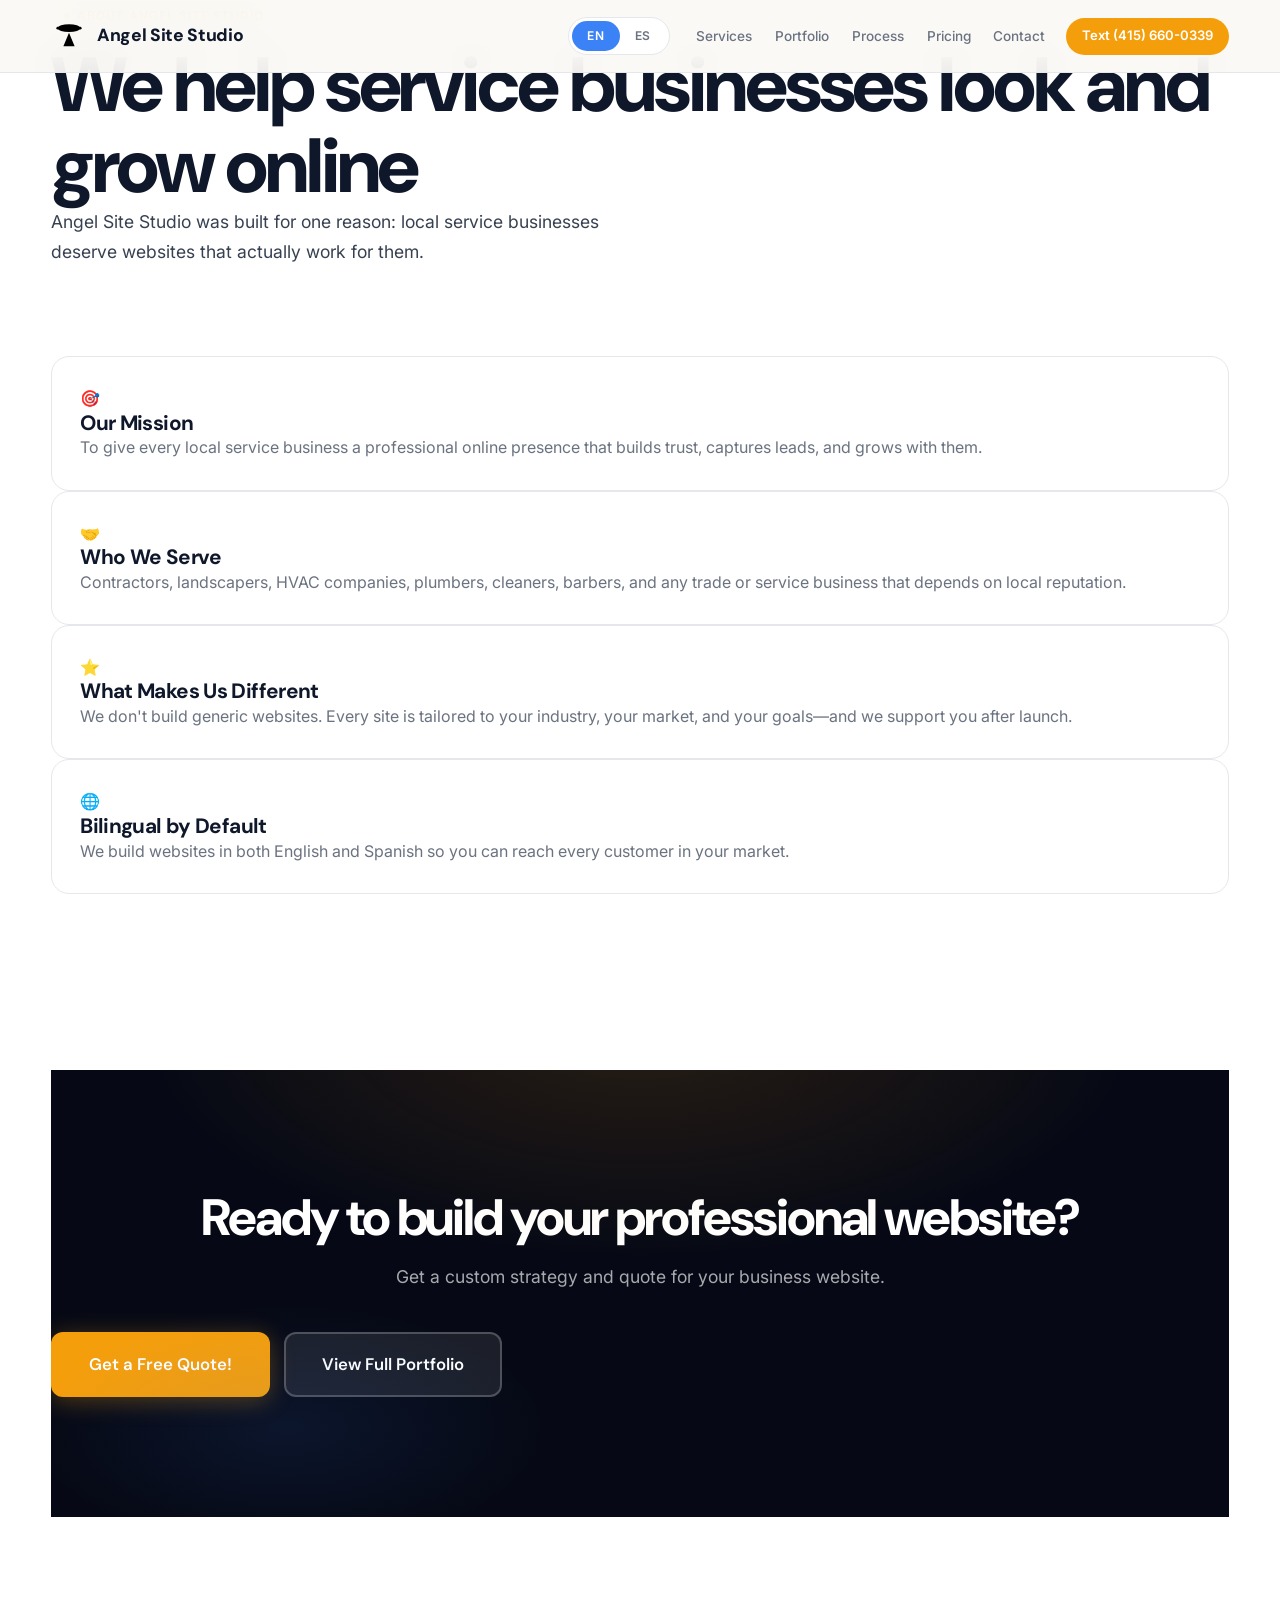
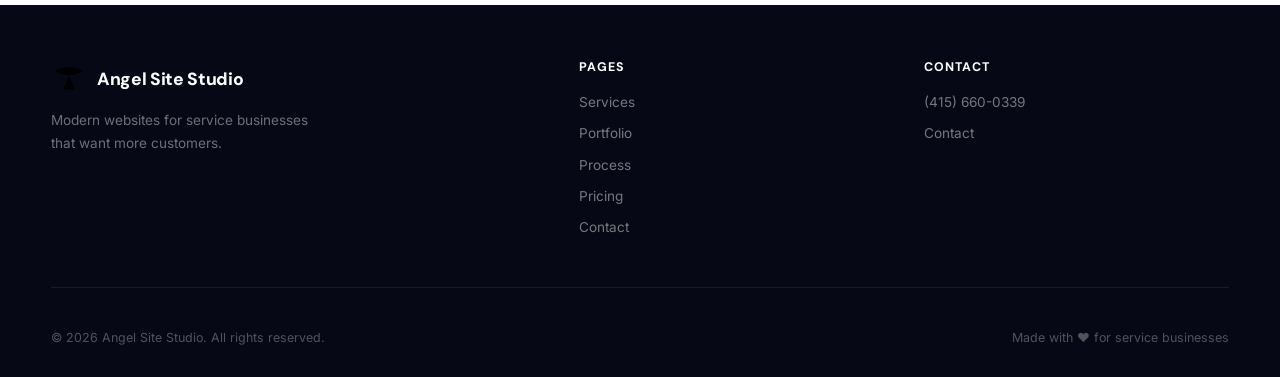
==== about.html @ 309f81be "Add files via upload" ====
<!doctype html>
<html lang="en">
  <head>
    <meta charset="UTF-8" />
    <meta name="viewport" content="width=device-width, initial-scale=1.0" />
    <title>About | Angel Site Studio</title>
    <meta name="description" content="Angel Site Studio builds premium websites for local service businesses. Learn our mission and who we serve." />
    <link rel="stylesheet" href="css/styles.css" />
  </head>
  <body>

    <header class="site-header" role="banner">
      <div class="container header-inner">
        <a class="logo" href="index.html" aria-label="Angel Site Studio Home">
          <span class="logo-icon" aria-hidden="true"><svg viewBox="0 0 32 32" aria-hidden="true"><ellipse cx="16" cy="9" rx="10" ry="3.5" stroke-width="2.2"/><circle cx="6" cy="9" r="1.2"/><circle cx="26" cy="9" r="1.2"/><path d="M11 25 L16 13 L21 25 M12.8 21.5 H19.2"/></svg></span>
          Angel Site Studio
        </a>
        <div class="lang-toggle" role="group" aria-label="Language selection">
          <button class="lang-opt active" data-lang="en">EN</button>
          <button class="lang-opt" data-lang="es">ES</button>
        </div>
        <button class="menu-toggle" aria-label="Toggle navigation menu" aria-expanded="false" aria-controls="main-nav">
          <span></span><span></span><span></span>
        </button>
        <nav class="nav" id="main-nav" role="navigation">
          <a href="services.html"  data-i18n="nav_services">Services</a>
          <a href="portfolio.html" data-i18n="nav_portfolio">Portfolio</a>
          <a href="index.html#process" data-i18n="nav_process">Process</a>
          <a href="pricing.html"   data-i18n="nav_pricing">Pricing</a>
          <a href="contact.html"   data-i18n="nav_contact">Contact</a>
          <a class="btn-call" href="tel:+14156600339" data-i18n="nav_call">
            <svg viewBox="0 0 24 24" aria-hidden="true"><path d="M22 16.92v3a2 2 0 01-2.18 2 19.79 19.79 0 01-8.63-3.07A19.5 19.5 0 013.07 9.81a19.79 19.79 0 01-3.07-8.7A2 2 0 012 0h3a2 2 0 012 1.72 12.84 12.84 0 00.7 2.81 2 2 0 01-.45 2.11L6.09 7.91a16 16 0 006 6l1.27-1.27a2 2 0 012.11-.45 12.84 12.84 0 002.81.7A2 2 0 0122 14v2.92z"/></svg>
            Call (415) 660-0339
          </a>
        </nav>
      </div>
    </header>

    <main>

      <section class="page-hero">
        <div class="container">
          <span class="eyebrow" data-i18n="about_eyebrow">About Angel Site Studio</span>
          <h1 data-i18n="about_h1">We help service businesses look and grow online</h1>
          <p class="lead" data-i18n="about_lead">Angel Site Studio was built for one reason: local service businesses deserve websites that actually work for them.</p>
        </div>
      </section>

      <section class="section-sm">
        <div class="container grid-2">
          <div class="card">
            <div class="svc-icon">🎯</div>
            <h3 data-i18n="about_mission_h">Our Mission</h3>
            <p data-i18n="about_mission_p">To give every local service business a professional online presence that builds trust, captures leads, and grows with them.</p>
          </div>
          <div class="card">
            <div class="svc-icon">🤝</div>
            <h3 data-i18n="about_serve_h">Who We Serve</h3>
            <p data-i18n="about_serve_p">Contractors, landscapers, HVAC companies, plumbers, cleaners, barbers, and any trade or service business that depends on local reputation.</p>
          </div>
          <div class="card">
            <div class="svc-icon">⭐</div>
            <h3 data-i18n="about_diff_h">What Makes Us Different</h3>
            <p data-i18n="about_diff_p">We don't build generic websites. Every site is tailored to your industry, your market, and your goals—and we support you after launch.</p>
          </div>
          <div class="card">
            <div class="svc-icon">🌐</div>
            <h3 data-i18n="about_bilingual_h">Bilingual by Default</h3>
            <p data-i18n="about_bilingual_p">We build websites in both English and Spanish so you can reach every customer in your market.</p>
          </div>
        </div>
      </section>

      <section class="section-sm">
        <div class="container">
          <div class="cta-band">
            <h2 data-i18n="about_cta_h">Ready to build your professional website?</h2>
            <p data-i18n="cta_p">Let's build a modern website that makes your business look trusted and drives better leads.</p>
            <div class="hero-cta">
              <a class="btn btn-primary btn-lg" href="contact.html" data-i18n="cta_btn1">Get a Free Quote</a>
              <a class="btn btn-ghost btn-lg" href="portfolio.html" data-i18n="port_view">View Full Portfolio</a>
            </div>
          </div>
        </div>
      </section>

    </main>

    <footer class="site-footer" role="contentinfo">
      <div class="container">
        <div class="footer-grid">
          <div class="footer-brand">
            <a class="logo" href="index.html" aria-label="Angel Site Studio Home">
              <span class="logo-icon" aria-hidden="true"><svg viewBox="0 0 32 32" aria-hidden="true"><ellipse cx="16" cy="9" rx="10" ry="3.5" stroke-width="2.2"/><circle cx="6" cy="9" r="1.2"/><circle cx="26" cy="9" r="1.2"/><path d="M11 25 L16 13 L21 25 M12.8 21.5 H19.2"/></svg></span>
              Angel Site Studio
            </a>
            <p data-i18n="footer_tagline">Modern websites for service businesses that want more customers.</p>
          </div>
          <nav class="footer-col" aria-label="Site pages">
            <h4 data-i18n="footer_pages">Pages</h4>
            <a href="services.html"  data-i18n="nav_services">Services</a>
            <a href="portfolio.html" data-i18n="nav_portfolio">Portfolio</a>
            <a href="index.html#process" data-i18n="nav_process">Process</a>
            <a href="pricing.html"   data-i18n="nav_pricing">Pricing</a>
            <a href="contact.html"   data-i18n="nav_contact">Contact</a>
          </nav>
          <div class="footer-col">
            <h4 data-i18n="footer_contact">Contact</h4>
            <a href="tel:+14156600339" data-i18n="contact_phone">(415) 660-0339</a>
            <a href="contact.html" data-i18n="nav_contact">Contact Form</a>
          </div>
        </div>
        <div class="footer-bottom">
          <span data-i18n="footer_copy">© 2025 Angel Site Studio. All rights reserved.</span>
          <span>Made with ♥ for service businesses</span>
        </div>
      </div>
    </footer>

    <div class="mobile-bar" role="navigation" aria-label="Mobile quick actions">
      <a class="btn btn-secondary" href="tel:+14156600339" data-i18n="nav_call">Call (415) 660-0339</a>
      <a class="btn btn-primary" href="contact.html" data-i18n="hero_cta1">Get My Quote</a>
    </div>

    <script src="js/main.js"></script>
  </body>
</html>
---- css/styles.css ----
/* ============================================================
   ANGEL SITE STUDIO — STYLES.CSS
   Layout mirrors Nubien template · Angel Site Studio branding
   ============================================================ */

@import url('https://fonts.googleapis.com/css2?family=DM+Sans:ital,opsz,wght@0,9..40,400;0,9..40,500;0,9..40,600;0,9..40,700;0,9..40,800;1,9..40,400&family=Inter:wght@400;500;600;700&display=swap');

/* ============================================================
   1. RESET & BASE
   ============================================================ */

*, *::before, *::after { box-sizing: border-box; margin: 0; padding: 0; }
html { scroll-behavior: smooth; }
body {
  font-family: 'Inter', system-ui, -apple-system, sans-serif;
  background: var(--bg);
  color: var(--text);
  font-size: 1rem;
  line-height: 1.65;
  -webkit-font-smoothing: antialiased;
  -moz-osx-font-smoothing: grayscale;
}
img { max-width: 100%; display: block; }
a { color: inherit; text-decoration: none; }
ul, ol { list-style: none; }
button { cursor: pointer; border: none; background: none; font: inherit; }
input, textarea, select { font: inherit; }

/* ============================================================
   2. DESIGN TOKENS
   ============================================================ */

:root {
  /* Backgrounds */
  --bg:             #FFFFFF;
  --bg-soft:        #F8F9FC;
  --surface:        #ffffff;
  --hero-bg:        #060915;
  --dark-section:   #060915;

  /* Brand blue — stays for nav, links, secondary elements */
  --primary:        #3B82F6;
  --primary-dark:   #2563EB;
  --primary-light:  #EFF6FF;
  --primary-glow:   rgba(59,130,246,0.20);

  /* Gold CTA — primary action color */
  --cta:            #F59E0B;
  --cta-dark:       #D97706;
  --cta-light:      #FFFBEB;

  /* Text */
  --text:           #0F172A;
  --text-secondary: #374151;
  --muted:          #6B7280;

  /* Borders */
  --border:         #E5E7EB;
  --border-strong:  #D1D5DB;

  /* State */
  --hover-hl:     #FFFBEB;
  --success:      #10b981;

  /* Surfaces */
  --glass-bg:     rgba(255,255,255,0.72);
  --glass-border: rgba(0,0,0,0.06);

  /* Shadows */
  --shadow-sm:      0 1px 4px rgba(15,23,42,0.06), 0 2px 8px rgba(15,23,42,0.04);
  --shadow:         0 4px 16px rgba(15,23,42,0.08), 0 2px 8px rgba(15,23,42,0.05);
  --shadow-lg:      0 12px 40px rgba(15,23,42,0.12), 0 4px 16px rgba(15,23,42,0.07);
  --shadow-blue:    0 4px 20px rgba(59,130,246,0.28);
  --shadow-gold:    0 4px 24px rgba(245,158,11,0.32);

  /* Radius */
  --radius:       18px;
  --radius-sm:    12px;
  --radius-xs:    8px;

  /* Spacing — 20% more breathing room */
  --sec:          120px;
  --sec-sm:       88px;
}

/* ============================================================
   3. TYPOGRAPHY
   ============================================================ */

h1, h2, h3, h4 {
  font-family: 'DM Sans', system-ui, sans-serif;
  font-weight: 700;
  line-height: 1.1;
  letter-spacing: -0.03em;
  color: var(--text);
}
h1 {
  font-size: clamp(2.6rem, 6vw, 5rem);
  font-weight: 800;
  letter-spacing: -0.04em;
  line-height: 1.05;
}
h2 {
  font-size: clamp(2rem, 3.8vw, 3rem);
  font-weight: 800;
  letter-spacing: -0.03em;
}
h3 { font-size: clamp(1.1rem, 1.9vw, 1.3rem); font-weight: 700; }
h4 { font-size: 0.95rem; font-weight: 700; }
p  { color: var(--muted); line-height: 1.7; }
.lead { font-size: 1.1rem; color: var(--text-secondary); max-width: 600px; line-height: 1.75; }

/* ============================================================
   4. LAYOUT
   ============================================================ */

.container  { width: min(1180px, 92%); margin: 0 auto; }
.section    { padding: var(--sec) 0; }
.section-sm { padding: var(--sec-sm) 0; }
.bg-white   { background: var(--surface); }
.bg-ivory   { background: var(--bg-soft); }

.section-header { text-align: center; margin-bottom: 3.5rem; }
.section-header .lead { margin: 0.75rem auto 0; }

/* ============================================================
   5. BADGES / EYEBROW LABELS
   ============================================================ */

.eyebrow {
  display: inline-flex;
  align-items: center;
  gap: 7px;
  font-size: 0.75rem;
  font-weight: 600;
  letter-spacing: 0.08em;
  text-transform: uppercase;
  color: var(--cta-dark);
  background: var(--cta-light);
  padding: 5px 13px;
  border-radius: 999px;
  margin-bottom: 0.9rem;
}
.eyebrow::before {
  content: '';
  width: 6px; height: 6px;
  border-radius: 50%;
  background: var(--cta);
  flex-shrink: 0;
}

.eyebrow-light {
  display: inline-flex;
  align-items: center;
  gap: 7px;
  font-size: 0.75rem;
  font-weight: 600;
  letter-spacing: 0.08em;
  text-transform: uppercase;
  color: rgba(255,255,255,0.65);
  background: rgba(255,255,255,0.08);
  border: 1px solid rgba(255,255,255,0.12);
  padding: 5px 13px;
  border-radius: 999px;
  margin-bottom: 0.9rem;
}
.eyebrow-light::before {
  content: '';
  width: 6px; height: 6px;
  border-radius: 50%;
  background: var(--cta);
  flex-shrink: 0;
}

.badge-live {
  display: inline-flex;
  align-items: center;
  gap: 6px;
  font-size: 0.7rem;
  font-weight: 600;
  color: var(--success);
  background: rgba(16,185,129,0.1);
  border: 1px solid rgba(16,185,129,0.2);
  padding: 3px 10px;
  border-radius: 999px;
}
.badge-live::before {
  content: '';
  width: 6px; height: 6px;
  border-radius: 50%;
  background: var(--success);
  animation: blink 1.8s infinite;
}
.badge-concept {
  display: inline-flex;
  align-items: center;
  font-size: 0.7rem;
  font-weight: 600;
  color: var(--primary);
  background: var(--primary-light);
  border: 1px solid rgba(59,130,246,0.18);
  padding: 3px 10px;
  border-radius: 999px;
}
.badge-example {
  display: inline-flex;
  align-items: center;
  font-size: 0.7rem;
  font-weight: 600;
  color: var(--cta);
  background: var(--cta-light);
  border: 1px solid rgba(245,158,11,0.18);
  padding: 3px 10px;
  border-radius: 999px;
}

@keyframes blink {
  0%, 100% { opacity: 1; }
  50%       { opacity: 0.4; }
}

/* ============================================================
   6. BUTTONS
   ============================================================ */

.btn {
  display: inline-flex;
  align-items: center;
  justify-content: center;
  gap: 8px;
  padding: 0.72rem 1.5rem;
  border-radius: var(--radius-sm);
  font-family: 'DM Sans', sans-serif;
  font-weight: 600;
  font-size: 0.925rem;
  border: 2px solid transparent;
  transition: background 0.3s cubic-bezier(0.34, 1.56, 0.64, 1),
              box-shadow 0.3s cubic-bezier(0.16, 1, 0.3, 1),
              transform 0.3s cubic-bezier(0.34, 1.56, 0.64, 1),
              border-color 0.2s ease,
              color 0.2s ease;
  white-space: nowrap;
  cursor: pointer;
  text-decoration: none;
}
.btn-primary {
  background: var(--cta);
  color: #fff;
  box-shadow: var(--shadow-gold);
}
.btn-primary:hover {
  background: var(--cta-dark);
  transform: translateY(-2px) scale(1.01);
  box-shadow: 0 8px 32px rgba(245,158,11,0.45);
}
.btn-secondary {
  background: var(--surface);
  color: var(--text);
  border-color: var(--border);
  box-shadow: var(--shadow-sm);
}
.btn-secondary:hover {
  border-color: var(--primary);
  color: var(--primary);
  background: var(--primary-light);
  transform: translateY(-1px);
}
.btn-ghost {
  background: rgba(255,255,255,0.09);
  color: #fff;
  border-color: rgba(255,255,255,0.22);
}
.btn-ghost:hover {
  background: rgba(255,255,255,0.17);
  border-color: rgba(255,255,255,0.38);
  transform: translateY(-1px);
}
.btn-outline {
  background: transparent;
  color: var(--primary);
  border-color: var(--primary);
}
.btn-outline:hover { background: var(--primary-light); transform: translateY(-1px); }
.btn-lg   { padding: 1.05rem 2.25rem; font-size: 1.05rem; }
.btn-sm   { padding: 0.5rem 1rem; font-size: 0.825rem; }
.btn-full { width: 100%; }

/* ============================================================
   7. CARDS
   ============================================================ */

.card {
  background: var(--surface);
  border: 1px solid var(--border);
  border-radius: var(--radius);
  padding: 1.75rem;
  transition: transform 0.4s cubic-bezier(0.34, 1.56, 0.64, 1),
              box-shadow 0.4s cubic-bezier(0.16, 1, 0.3, 1),
              border-color 0.25s ease;
}
.card:hover { transform: translateY(-5px) scale(1.01); box-shadow: var(--shadow); border-color: rgba(59,130,246,0.14); }

.card-glass {
  background: var(--glass-bg);
  backdrop-filter: blur(14px);
  -webkit-backdrop-filter: blur(14px);
  border: 1px solid rgba(0,0,0,0.05);
  border-radius: var(--radius);
  padding: 1.75rem;
  box-shadow: var(--shadow);
  transition: transform 0.4s cubic-bezier(0.34, 1.56, 0.64, 1),
              box-shadow 0.4s cubic-bezier(0.16, 1, 0.3, 1),
              border-color 0.25s ease;
}
.card-glass:hover { transform: translateY(-6px) scale(1.015); box-shadow: var(--shadow-lg); border-color: rgba(59,130,246,0.14); }

/* Clean white card — for features + trust sections */
.card-clean {
  background: var(--surface);
  border: 1px solid var(--border);
  border-radius: var(--radius);
  padding: 2rem;
  box-shadow: var(--shadow-sm);
  position: relative;
  overflow: hidden;
  transition: transform 0.35s cubic-bezier(0.34, 1.56, 0.64, 1),
              box-shadow 0.35s cubic-bezier(0.16, 1, 0.3, 1),
              border-color 0.2s ease;
}
.card-clean:hover {
  transform: translateY(-5px);
  box-shadow: var(--shadow-lg);
  border-color: var(--border-strong);
}
/* Orange top-border accent on hover */
.card-clean::before {
  content: '';
  position: absolute;
  top: 0; left: 0; right: 0;
  height: 2px;
  background: var(--cta);
  border-radius: var(--radius) var(--radius) 0 0;
  transform: scaleX(0);
  transition: transform 0.25s cubic-bezier(0.34, 1.56, 0.64, 1);
  transform-origin: left;
}
.card-clean:hover::before { transform: scaleX(1); }

/* ============================================================
   8. ICON WRAPS
   ============================================================ */

.icon-wrap {
  width: 50px; height: 50px;
  border-radius: var(--radius-sm);
  background: var(--primary-light);
  display: flex;
  align-items: center;
  justify-content: center;
  font-size: 1.35rem;
  margin-bottom: 1.1rem;
  flex-shrink: 0;
}
.icon-wrap svg {
  width: 22px; height: 22px;
  stroke: var(--primary);
  fill: none;
  stroke-width: 2;
  stroke-linecap: round;
  stroke-linejoin: round;
}

/* ============================================================
   9. BROWSER CHROME MOCKUP
   ============================================================ */

.browser-wrap {
  border-radius: var(--radius) var(--radius) 0 0;
  overflow: hidden;
  background: #0b1929;
  margin: -1.75rem -1.75rem 1.5rem;
}
.browser-bar {
  background: #172336;
  padding: 10px 14px;
  display: flex;
  align-items: center;
  gap: 10px;
}
.b-dots { display: flex; gap: 5px; }
.b-dot  { width: 9px; height: 9px; border-radius: 50%; }
.b-dot.r { background: #ff5f57; }
.b-dot.y { background: #febc2e; }
.b-dot.g { background: #28c840; }
.b-url {
  flex: 1;
  background: rgba(255,255,255,0.06);
  border-radius: 4px;
  padding: 4px 10px;
  font-size: 0.7rem;
  color: rgba(255,255,255,0.38);
  font-family: 'Inter', monospace;
  overflow: hidden;
  white-space: nowrap;
  text-overflow: ellipsis;
}
.browser-screen {
  padding: 1.25rem;
  min-height: 148px;
  display: flex;
  flex-direction: column;
  gap: 7px;
}

/* Iframe preview inside browser mockup */
.browser-screen--iframe {
  padding: 0;
  position: relative;
  height: 200px;
  overflow: hidden;
  min-height: 200px;
}
.browser-screen--iframe iframe {
  position: absolute;
  top: 0;
  left: 0;
  width: 1200px;
  height: 800px;
  transform-origin: top left;
  border: none;
  pointer-events: none;
}
.bs-line { height: 7px; border-radius: 4px; background: rgba(255,255,255,0.07); }
.bs-line.s { width: 42%; }
.bs-line.m { width: 68%; }
.bs-line.f { width: 88%; }
.bs-heading {
  color: rgba(255,255,255,0.82);
  font-family: 'DM Sans', sans-serif;
  font-weight: 700;
  font-size: 0.9rem;
  line-height: 1.3;
  margin: 4px 0;
}
.bs-cta {
  display: inline-block;
  background: var(--cta);
  color: #fff;
  font-size: 0.7rem;
  font-weight: 600;
  padding: 5px 12px;
  border-radius: 5px;
  margin-top: 4px;
  width: fit-content;
}

/* ============================================================
   10. FORMS
   ============================================================ */

.form-stack { display: flex; flex-direction: column; gap: 1rem; }
.form-row { display: grid; grid-template-columns: 1fr 1fr; gap: 1rem; }
.form-field { display: flex; flex-direction: column; gap: 0.4rem; }
.form-field label { font-size: 0.85rem; font-weight: 600; color: var(--text); }
.form-field input,
.form-field textarea,
.form-field select {
  width: 100%;
  padding: 0.72rem 1rem;
  border: 1.5px solid var(--border);
  border-radius: var(--radius-sm);
  background: var(--surface);
  color: var(--text);
  font-size: 0.925rem;
  transition: border-color 0.15s, box-shadow 0.15s;
  outline: none;
}
.form-field input:focus,
.form-field textarea:focus,
.form-field select:focus {
  border-color: var(--cta);
  box-shadow: 0 0 0 3px rgba(245,158,11,0.12);
}
.form-field textarea { resize: vertical; min-height: 110px; }
.form-success { display: none; text-align: center; padding: 2.5rem 1rem; }
.form-success.visible { display: block; }
.form-success-icon { font-size: 2.5rem; margin-bottom: 0.75rem; }

/* ============================================================
   11. NAVBAR
   ============================================================ */

.site-header {
  position: fixed;
  inset: 0 0 auto;
  z-index: 200;
  background: rgba(250,249,246,0.9);
  backdrop-filter: blur(18px);
  -webkit-backdrop-filter: blur(18px);
  border-bottom: 1px solid var(--border);
  transition: box-shadow 0.2s;
}
.site-header.scrolled { box-shadow: 0 4px 24px rgba(15,23,42,0.08); }

.header-inner {
  display: grid;
  grid-template-columns: 1fr auto 1fr;
  align-items: center;
  height: 72px;
  gap: 1rem;
}

/* Logo */
.logo {
  display: flex;
  align-items: center;
  gap: 10px;
  font-family: 'DM Sans', sans-serif;
  font-weight: 800;
  font-size: 1.1rem;
  color: var(--text);
  letter-spacing: -0.02em;
  text-decoration: none;
  justify-self: start;
  white-space: nowrap;
}
.logo-icon {
  width: 36px; height: 36px;
  display: flex;
  align-items: center;
  justify-content: center;
  flex-shrink: 0;
}
.logo-icon svg { width: 36px; height: 36px; display: block; }
/* A-path: dark on scrolled light nav */
.site-header.scrolled .logo-icon .a-path { stroke: var(--text); }

/* Language toggle — center */
.lang-toggle {
  justify-self: center;
  display: inline-flex;
  align-items: center;
  background: var(--surface);
  border: 1px solid var(--border);
  border-radius: 999px;
  padding: 3px;
}
.lang-opt {
  font-size: 0.75rem;
  font-weight: 600;
  letter-spacing: 0.05em;
  padding: 5px 15px;
  border-radius: 999px;
  color: var(--muted);
  transition: all 0.15s;
  cursor: pointer;
  border: none;
  background: none;
}
.lang-opt.active  { background: var(--primary); color: #fff; }
.lang-opt:not(.active):hover { color: var(--text); background: var(--hover-hl); }

/* Nav links — right */
.nav { justify-self: end; display: flex; align-items: center; gap: 2px; }
.nav a {
  font-size: 0.85rem;
  font-weight: 500;
  color: var(--muted);
  padding: 0.4rem 0.65rem;
  border-radius: var(--radius-xs);
  transition: color 0.15s, background 0.15s;
  white-space: nowrap;
}
.nav a:hover { color: var(--text); background: var(--hover-hl); }

.btn-call {
  display: inline-flex !important;
  align-items: center;
  gap: 6px;
  background: var(--cta) !important;
  color: #fff !important;
  padding: 0.48rem 1rem !important;
  border-radius: 999px !important;
  font-size: 0.82rem !important;
  font-weight: 600 !important;
  margin-left: 0.5rem;
  transition: background 0.2s ease, transform 0.2s ease !important;
}
.btn-call:hover { background: var(--cta-dark) !important; transform: translateY(-1px) !important; }
.btn-call svg { width: 13px; height: 13px; stroke: #fff; fill: none; stroke-width: 2.5; stroke-linecap: round; stroke-linejoin: round; }

/* Hamburger */
.menu-toggle {
  display: none;
  flex-direction: column;
  gap: 5px;
  padding: 8px;
  border-radius: var(--radius-xs);
  justify-self: end;
  cursor: pointer;
}
.menu-toggle span {
  display: block;
  width: 22px; height: 2px;
  background: var(--text);
  border-radius: 2px;
  transition: transform 0.22s ease, opacity 0.22s ease;
}
.menu-toggle.open span:nth-child(1) { transform: translateY(7px) rotate(45deg); }
.menu-toggle.open span:nth-child(2) { opacity: 0; }
.menu-toggle.open span:nth-child(3) { transform: translateY(-7px) rotate(-45deg); }

/* ============================================================
   12. HERO SECTION
   ============================================================ */

.hero {
  background: var(--hero-bg);
  position: relative;
  overflow: hidden;
  padding: 130px 0 100px;
  min-height: calc(100vh - 50px);
  display: flex;
  align-items: center;
}
.hero::before {
  content: '';
  position: absolute;
  inset: 0;
  background:
    radial-gradient(ellipse 50% 65% at 20% 55%, rgba(59,130,246,0.17) 0%, transparent 60%),
    radial-gradient(ellipse 40% 50% at 80% 25%, rgba(245,158,11,0.09) 0%, transparent 55%),
    radial-gradient(ellipse 35% 45% at 88% 80%, rgba(59,130,246,0.08) 0%, transparent 50%);
  pointer-events: none;
}
/* Decorative large ring in hero bg */
.hero::after {
  content: '';
  position: absolute;
  width: 700px; height: 700px;
  border-radius: 50%;
  border: 1px solid rgba(245,158,11,0.06);
  top: -160px; right: -120px;
  pointer-events: none;
}
.hero-blob {
  position: absolute;
  width: 500px; height: 500px;
  border-radius: 50%;
  background: radial-gradient(circle, rgba(59,130,246,0.10) 0%, transparent 70%);
  bottom: -140px; right: 5%;
  pointer-events: none;
}
/* Subtle dot grid for depth */
.hero-grid-overlay {
  position: absolute; inset: 0;
  background-image: radial-gradient(rgba(255,255,255,0.04) 1px, transparent 1px);
  background-size: 28px 28px;
  pointer-events: none; z-index: 0;
}
.hero-inner {
  position: relative;
  z-index: 1;
  display: grid;
  grid-template-columns: 1.1fr 0.9fr;
  align-items: center;
  gap: 5rem;
  width: 100%;
}
.hero-content { display: flex; flex-direction: column; align-items: flex-start; }
.hero h1 { color: #fff; margin-bottom: 1.2rem; }
.hero h1 em {
  font-style: normal;
  background: linear-gradient(135deg, #fcd34d, #f59e0b, #d97706);
  -webkit-background-clip: text;
  -webkit-text-fill-color: transparent;
  background-clip: text;
}
.hero-sub {
  font-size: 1.1rem;
  color: rgba(255,255,255,0.68);
  max-width: 540px;
  margin: 0 0 2.25rem;
  line-height: 1.75;
}
.hero-cta { display: flex; gap: 0.85rem; flex-wrap: wrap; }

/* Trust proof row */
.hero-proof {
  display: flex; align-items: center; gap: 0.75rem;
  flex-wrap: wrap; margin-top: 1.5rem;
}
.proof-item {
  display: inline-flex; align-items: center; gap: 6px;
  font-size: 0.8rem; font-weight: 500; color: rgba(255,255,255,0.55);
}
.proof-item svg {
  width: 13px; height: 13px; stroke: var(--cta); fill: none;
  stroke-width: 2.5; stroke-linecap: round; stroke-linejoin: round; flex-shrink: 0;
}
.proof-item.proof-star svg { fill: var(--cta); }
.proof-sep { color: rgba(255,255,255,0.18); font-size: 0.75rem; }

/* Hero Visual (right column) */
.hero-visual {
  position: relative;
  z-index: 1;
}

/* ============================================================
   HERO BROWSER MOCKUP
   ============================================================ */

/* Soft gold glow behind the card */
.bm-glow {
  position: absolute; inset: -40px; border-radius: 50%;
  background: radial-gradient(ellipse at center, rgba(245,158,11,0.18) 0%, transparent 65%);
  z-index: -1; pointer-events: none;
}
.browser-mock {
  background: #0d1b2e; border-radius: 14px; overflow: hidden;
  box-shadow: 0 32px 80px rgba(6,9,21,0.6), 0 0 0 1px rgba(255,255,255,0.06), 0 0 40px rgba(245,158,11,0.12);
  animation: floatCard 5s ease-in-out 1.2s infinite;
  width: 100%; max-width: 480px;
}
/* Browser chrome bar */
.bm-bar {
  background: #162132; padding: 10px 14px;
  display: flex; align-items: center; gap: 10px;
  border-bottom: 1px solid rgba(255,255,255,0.05);
}
.bm-dots { display: flex; gap: 5px; flex-shrink: 0; }
.bm-dot  { width: 9px; height: 9px; border-radius: 50%; }
.bm-r { background: #ff5f57; }
.bm-y { background: #febc2e; }
.bm-g { background: #28c840; }
.bm-url-bar {
  flex: 1; background: rgba(255,255,255,0.05); border-radius: 5px;
  padding: 4px 10px; font-size: 0.68rem; color: rgba(255,255,255,0.3);
  font-family: 'Inter', monospace; overflow: hidden; white-space: nowrap; text-overflow: ellipsis;
}
/* Body of the mock website */
.bm-body { background: #0d1b2e; }
/* Mock navbar */
.bm-nav {
  display: flex; align-items: center; justify-content: space-between;
  padding: 8px 14px; background: rgba(255,255,255,0.03);
  border-bottom: 1px solid rgba(255,255,255,0.04);
}
.bm-nav-logo { width: 60px; height: 7px; border-radius: 4px; background: rgba(255,255,255,0.15); }
.bm-nav-links { display: flex; gap: 6px; align-items: center; }
.bm-nav-link { width: 28px; height: 5px; border-radius: 3px; background: rgba(255,255,255,0.08); }
.bm-nav-cta { width: 40px; height: 16px; border-radius: 4px; background: var(--cta); opacity: 0.85; }
/* Growth dashboard: leads bar chart */
.bm-dashboard { padding: 12px 14px 14px; }
.bm-dash-header {
  display: flex; align-items: center; justify-content: space-between; margin-bottom: 10px;
}
.bm-dash-title {
  font-size: 0.6rem; font-family: 'DM Sans', sans-serif;
  color: rgba(255,255,255,0.35); letter-spacing: 0.02em;
}
.bm-dash-badge {
  font-size: 0.62rem; font-weight: 700; font-family: 'DM Sans', sans-serif;
  color: #10b981; background: rgba(16,185,129,0.12);
  padding: 2px 6px; border-radius: 4px;
}
.bm-chart-wrap { margin-bottom: 10px; }
.bm-bars {
  display: flex; align-items: flex-end; gap: 5px; height: 72px;
}
.bm-bar-col {
  flex: 1; border-radius: 3px 3px 0 0;
  background: rgba(255,255,255,0.09);
  height: var(--bh);
  transform-origin: bottom;
  animation: barGrow 0.5s cubic-bezier(0.34,1.56,0.64,1) both;
}
.bm-bar-col:nth-child(1) { animation-delay: 0.10s; }
.bm-bar-col:nth-child(2) { animation-delay: 0.18s; }
.bm-bar-col:nth-child(3) { animation-delay: 0.26s; }
.bm-bar-col:nth-child(4) { animation-delay: 0.34s; }
.bm-bar-col:nth-child(5) { animation-delay: 0.42s; }
.bm-bar-col:nth-child(6) { animation-delay: 0.50s; }
.bm-bar-hi {
  background: var(--cta);
  box-shadow: 0 0 12px rgba(245,158,11,0.4);
}
@keyframes barGrow {
  from { transform: scaleY(0); opacity: 0; }
  to   { transform: scaleY(1); opacity: 1; }
}
.bm-kpis {
  display: flex; gap: 8px; padding-top: 8px;
  border-top: 1px solid rgba(255,255,255,0.05);
}
.bm-kpi { display: flex; align-items: center; gap: 4px; }
.bm-kpi-dot { width: 5px; height: 5px; border-radius: 50%; flex-shrink: 0; }
.bm-kpi-green { background: #10b981; }
.bm-kpi-gold  { background: var(--cta); }
.bm-kpi-blue  { background: var(--primary); }
.bm-kpi-text {
  font-size: 0.58rem; font-family: 'DM Sans', sans-serif;
  color: rgba(255,255,255,0.4); white-space: nowrap;
}

/* ============================================================
   12b. MARQUEE BAND
   ============================================================ */

.marquee-band {
  position: relative;
  background: var(--surface);
  border-top: 1px solid var(--border);
  border-bottom: 1px solid var(--border);
  overflow: hidden;
  height: 50px;
  display: flex;
  align-items: center;
}
.marquee-band::before,
.marquee-band::after {
  content: '';
  position: absolute;
  top: 0; bottom: 0;
  width: 80px;
  z-index: 2;
  pointer-events: none;
}
.marquee-band::before {
  left: 0;
  background: linear-gradient(to right, var(--surface), transparent);
}
.marquee-band::after {
  right: 0;
  background: linear-gradient(to left, var(--surface), transparent);
}
.marquee-track {
  display: flex;
  width: max-content;
  animation: marqueeScroll 32s linear infinite;
}
.marquee-band:hover .marquee-track { animation-play-state: paused; }
.marquee-inner {
  display: flex;
  align-items: center;
  flex-shrink: 0;
}
.mq-item {
  font-family: 'DM Sans', sans-serif;
  font-size: 0.75rem;
  font-weight: 600;
  letter-spacing: 0.07em;
  text-transform: uppercase;
  color: var(--muted);
  white-space: nowrap;
  padding: 0 1.5rem;
}
.mq-sep {
  color: var(--cta);
  font-size: 0.65rem;
  font-weight: 700;
  flex-shrink: 0;
  opacity: 0.8;
}
@keyframes marqueeScroll {
  0%   { transform: translateX(0); }
  100% { transform: translateX(-50%); }
}

/* ============================================================
   13. TRUST BAR
   ============================================================ */

.trust-bar { background: var(--surface); border-bottom: 1px solid var(--border); padding: 2.5rem 0; }
.trust-bar-inner { display: flex; justify-content: center; align-items: stretch; flex-wrap: wrap; }
.stat-item {
  display: flex;
  flex-direction: column;
  align-items: center;
  gap: 6px;
  padding: 0 3.5rem;
  border-right: 1px solid var(--border);
  text-align: center;
}
.stat-item:last-child { border-right: none; }
.stat-num {
  font-family: 'DM Sans', sans-serif;
  font-size: 2.75rem;
  font-weight: 800;
  color: var(--text);
  line-height: 1;
  letter-spacing: -0.03em;
}
.stat-label { font-size: 0.8rem; font-weight: 500; color: var(--muted); letter-spacing: 0.02em; }

/* ============================================================
   14. INDUSTRIES
   ============================================================ */

.industry-grid { display: grid; grid-template-columns: repeat(2, 1fr); gap: 1.5rem; }

.industry-card {
  position: relative;
  overflow: hidden;
  min-height: 500px;
  border-radius: 20px;
  display: flex;
  flex-direction: column;
  justify-content: flex-end;
  transition: transform 0.45s cubic-bezier(0.16, 1, 0.3, 1),
              box-shadow 0.45s cubic-bezier(0.16, 1, 0.3, 1);
}
.industry-card:hover { transform: translateY(-6px) scale(1.005); box-shadow: var(--shadow-lg); }

.ind-bg {
  position: absolute;
  inset: 0;
  background-size: cover;
  background-position: center;
  transition: transform 0.6s cubic-bezier(0.16, 1, 0.3, 1);
  z-index: 0;
}
.industry-card:hover .ind-bg { transform: scale(1.08); }

.ind-construction .ind-bg { background: linear-gradient(145deg, #1e3a5f 0%, #2d5080 50%, #3b6aaa 100%); }
.ind-cleaning    .ind-bg { background: linear-gradient(145deg, #0e4d56 0%, #1a7570 50%, #24a094 100%); }
.ind-landscaping .ind-bg { background: linear-gradient(145deg, #1a4520 0%, #2d6e30 50%, #3a9640 100%); }
.ind-restaurant  .ind-bg { background: linear-gradient(145deg, #4a1800 0%, #7c3200 50%, #b85400 100%); }

.ind-overlay {
  position: absolute;
  inset: 0;
  background: linear-gradient(to top, rgba(6,9,21,0.95) 0%, rgba(6,9,21,0.55) 40%, rgba(6,9,21,0.10) 75%, transparent 100%);
  z-index: 1;
}
.ind-body { position: relative; z-index: 2; padding: 2rem; }
.ind-body h3 { color: #fff; font-size: 1.5rem; margin-bottom: 0.5rem; letter-spacing: -0.02em; }
.ind-body p  { color: rgba(255,255,255,0.72); font-size: 0.9rem; line-height: 1.55; margin-bottom: 1.25rem; max-width: 340px; }

/* ============================================================
   15. FEATURES
   ============================================================ */

.features-grid { display: grid; grid-template-columns: repeat(4, 1fr); gap: 1.25rem; }
.features-grid .icon-wrap { background: var(--cta-light); width: 56px; height: 56px; }
.features-grid .icon-wrap svg { stroke: var(--cta); width: 24px; height: 24px; }

/* ============================================================
   16. PORTFOLIO
   ============================================================ */

.portfolio-grid { display: grid; grid-template-columns: repeat(4, 1fr); gap: 1.25rem; }
.port-industry  { font-size: 0.75rem; font-weight: 600; letter-spacing: 0.06em; text-transform: uppercase; color: var(--muted); margin: 0.5rem 0 0.3rem; }
.port-desc      { font-size: 0.85rem; line-height: 1.55; margin-bottom: 1.25rem; }

/* ============================================================
   17. PROCESS
   ============================================================ */

/* Vertical process list */
.process-list {
  display: flex;
  flex-direction: column;
  max-width: 720px;
  margin: 3.5rem auto 0;
}
.process-item {
  display: grid;
  grid-template-columns: 80px 1fr;
  gap: 1.5rem;
  align-items: flex-start;
}
.process-item-num {
  display: flex;
  flex-direction: column;
  align-items: center;
  gap: 0;
}
.step-connector {
  width: 2px;
  flex: 1;
  min-height: 52px;
  background: linear-gradient(to bottom, var(--cta), var(--border));
  opacity: 0.35;
  margin: 6px 0;
}
.process-item-body {
  padding: 0 0 3rem;
}
.process-item:last-child .process-item-body { padding-bottom: 0; }
.process-item-body h3 { font-size: 1.2rem; margin-bottom: 0.5rem; margin-top: 0.7rem; }
.process-item-body p  { font-size: 0.95rem; max-width: 520px; }

.step-num {
  width: 56px; height: 56px;
  border-radius: 50%;
  background: var(--cta);
  color: #fff;
  font-family: 'DM Sans', sans-serif;
  font-weight: 800;
  font-size: 1.2rem;
  display: flex;
  align-items: center;
  justify-content: center;
  box-shadow: var(--shadow-gold);
  flex-shrink: 0;
  position: relative; z-index: 1;
}

/* ============================================================
   18. TRUST SECTION (5 cards — 3 + 2 centered)
   ============================================================ */

.trust-row1 { display: grid; grid-template-columns: repeat(3, 1fr); gap: 1.25rem; margin-top: 2.5rem; }
.trust-row2 {
  display: grid;
  grid-template-columns: repeat(2, 1fr);
  gap: 1.25rem;
  margin-top: 1.25rem;
  max-width: calc(66.66% + 0.42rem);
  margin-left: auto;
  margin-right: auto;
}

/* ============================================================
   19. TESTIMONIALS
   ============================================================ */

.testi-grid {
  display: grid;
  grid-template-columns: repeat(2, 1fr);
  gap: 2rem;
  margin-top: 3rem;
}
.testi-card {
  background: var(--surface);
  border: 1px solid var(--border);
  border-radius: var(--radius);
  padding: 2.5rem;
  box-shadow: var(--shadow-sm);
  position: relative;
  overflow: hidden;
  transition: transform 0.4s cubic-bezier(0.34, 1.56, 0.64, 1), box-shadow 0.4s cubic-bezier(0.16, 1, 0.3, 1), border-color 0.2s ease;
}
.testi-card:hover { transform: translateY(-4px); box-shadow: var(--shadow-lg); border-color: var(--border-strong); }
/* Decorative large quote mark */
.testi-card::before {
  content: '\201C';
  position: absolute;
  top: 1rem; right: 1.75rem;
  font-family: 'DM Sans', sans-serif;
  font-size: 7rem;
  font-weight: 800;
  line-height: 1;
  color: var(--cta);
  opacity: 0.08;
  pointer-events: none;
  user-select: none;
}
.stars { display: flex; gap: 4px; margin-bottom: 1.25rem; }
.star  { width: 18px; height: 18px; color: #f59e0b; fill: #f59e0b; }
.testi-quote {
  font-size: 1.05rem;
  color: var(--text);
  line-height: 1.75;
  font-style: normal;
  margin-bottom: 2rem;
  position: relative;
  z-index: 1;
}
.testi-author { display: flex; align-items: center; gap: 0.75rem; }
.author-avatar {
  width: 48px; height: 48px;
  border-radius: 50%;
  background: linear-gradient(135deg, var(--cta), var(--cta-dark));
  display: flex;
  align-items: center;
  justify-content: center;
  color: #fff;
  font-family: 'DM Sans', sans-serif;
  font-weight: 700;
  font-size: 1rem;
  flex-shrink: 0;
}
.author-name { font-weight: 700; font-size: 0.925rem; color: var(--text); }
.author-biz  { font-size: 0.78rem; color: var(--muted); }

/* ============================================================
   20. CTA BAND
   ============================================================ */

.cta-band {
  background: var(--dark-section);
  padding: var(--sec) 0;
  text-align: center;
  position: relative;
  overflow: hidden;
}
.cta-band::before {
  content: '';
  position: absolute; inset: 0;
  background:
    radial-gradient(ellipse 65% 80% at 50% -10%, rgba(245,158,11,0.14) 0%, transparent 65%),
    radial-gradient(ellipse 40% 50% at 20% 80%, rgba(59,130,246,0.10) 0%, transparent 55%);
  pointer-events: none;
}
.cta-band-inner { position: relative; z-index: 1; }
.cta-band h2   { color: #fff; margin-bottom: 1rem; font-size: clamp(2.2rem, 4vw, 3.5rem); letter-spacing: -0.04em; }
.cta-band p    { color: rgba(255,255,255,0.65); font-size: 1.1rem; margin-bottom: 2.5rem; max-width: 500px; margin-left: auto; margin-right: auto; }
.cta-btns { display: flex; gap: 1rem; justify-content: center; flex-wrap: wrap; }

/* ============================================================
   21. CONTACT SECTION
   ============================================================ */

.contact-grid {
  display: grid;
  grid-template-columns: 1fr 1.65fr;
  gap: 3rem;
  align-items: start;
  margin-top: 2.5rem;
}
.contact-sidebar > p { margin-bottom: 1.75rem; font-size: 0.9rem; }
.contact-detail {
  display: flex;
  align-items: center;
  gap: 0.85rem;
  padding: 0.95rem 1.1rem;
  background: var(--glass-bg);
  backdrop-filter: blur(8px);
  -webkit-backdrop-filter: blur(8px);
  border: 1px solid var(--border);
  border-radius: var(--radius-sm);
  margin-bottom: 0.75rem;
}
.detail-icon {
  width: 38px; height: 38px;
  background: var(--cta-light);
  border-radius: var(--radius-xs);
  display: flex; align-items: center; justify-content: center;
  flex-shrink: 0;
}
.detail-icon svg { width: 17px; height: 17px; stroke: var(--cta); fill: none; stroke-width: 2; stroke-linecap: round; stroke-linejoin: round; }
.detail-text strong { display: block; font-size: 0.75rem; font-weight: 600; color: var(--muted); text-transform: uppercase; letter-spacing: 0.05em; margin-bottom: 2px; }
.detail-text span   { font-size: 0.9rem; font-weight: 600; color: var(--text); }

.contact-form-panel {
  background: var(--surface);
  border: 1px solid var(--border);
  border-radius: var(--radius);
  padding: 2rem;
  box-shadow: var(--shadow);
}

/* ============================================================
   22. FOOTER
   ============================================================ */

.site-footer {
  background: #060915;
  color: rgba(255,255,255,0.55);
  padding: 3.5rem 0 1.75rem;
}
.footer-grid {
  display: grid;
  grid-template-columns: 1.6fr 1fr 1fr;
  gap: 2.5rem;
  margin-bottom: 2.5rem;
  padding-bottom: 2.5rem;
  border-bottom: 1px solid rgba(255,255,255,0.07);
}
.footer-brand .logo { color: #fff; margin-bottom: 0.75rem; }
.footer-brand p { font-size: 0.85rem; color: rgba(255,255,255,0.42); max-width: 260px; line-height: 1.65; }
.footer-col h4 { font-family: 'DM Sans', sans-serif; font-size: 0.78rem; font-weight: 700; color: #fff; margin-bottom: 1rem; text-transform: uppercase; letter-spacing: 0.08em; }
.footer-col a  { display: block; font-size: 0.85rem; color: rgba(255,255,255,0.45); margin-bottom: 0.55rem; transition: color 0.15s; }
.footer-col a:hover { color: var(--cta); }
.footer-bottom {
  display: flex;
  justify-content: space-between;
  align-items: center;
  flex-wrap: wrap;
  gap: 0.75rem;
  font-size: 0.78rem;
  color: rgba(255,255,255,0.3);
}

/* ============================================================
   23. MOBILE ACTIONS BAR
   ============================================================ */

.mobile-bar {
  display: none;
  position: fixed;
  bottom: 0; left: 0; right: 0;
  z-index: 150;
  background: var(--surface);
  border-top: 1px solid var(--border);
  padding: 0.7rem 1rem;
  gap: 0.65rem;
  box-shadow: 0 -4px 20px rgba(15,23,42,0.08);
}
.mobile-bar a { flex: 1; text-align: center; font-size: 0.85rem; }

/* ============================================================
   24. ANIMATIONS
   ============================================================ */

.reveal {
  opacity: 0;
  transform: translateY(24px);
  filter: blur(6px);
  transition: opacity 0.7s cubic-bezier(0.16, 1, 0.3, 1),
              transform 0.7s cubic-bezier(0.16, 1, 0.3, 1),
              filter 0.6s cubic-bezier(0.16, 1, 0.3, 1);
}
.reveal.visible { opacity: 1; transform: translateY(0); filter: blur(0); }

/* Stagger */
.industry-grid  .industry-card:nth-child(2) { transition-delay: 0.08s; }
.industry-grid  .industry-card:nth-child(3) { transition-delay: 0.16s; }
.industry-grid  .industry-card:nth-child(4) { transition-delay: 0.24s; }
.features-grid  .card-clean:nth-child(2)    { transition-delay: 0.07s; }
.features-grid  .card-clean:nth-child(3)    { transition-delay: 0.14s; }
.features-grid  .card-clean:nth-child(4)    { transition-delay: 0.21s; }

/* Process stagger */
.process-list .process-item:nth-child(2) { transition-delay: 0.10s; }
.process-list .process-item:nth-child(3) { transition-delay: 0.20s; }
.process-list .process-item:nth-child(4) { transition-delay: 0.30s; }

/* Stat pop animation */
@keyframes statPop {
  from { transform: scale(0.72); opacity: 0; }
  to   { transform: scale(1);    opacity: 1; }
}
.stat-item.visible .stat-num {
  animation: statPop 0.55s cubic-bezier(0.34, 1.56, 0.64, 1) both;
}
.stat-item:nth-child(2).visible .stat-num { animation-delay: 0.10s; }
.stat-item:nth-child(3).visible .stat-num { animation-delay: 0.20s; }
.stat-item:nth-child(4).visible .stat-num { animation-delay: 0.30s; }
.features-grid  .card-glass:nth-child(3)    { transition-delay: 0.14s; }
.features-grid  .card-glass:nth-child(4)    { transition-delay: 0.21s; }
.portfolio-grid .card-glass:nth-child(2)    { transition-delay: 0.07s; }
.portfolio-grid .card-glass:nth-child(3)    { transition-delay: 0.14s; }
.portfolio-grid .card-glass:nth-child(4)    { transition-delay: 0.21s; }
.process-grid   .process-step:nth-child(2)  { transition-delay: 0.10s; }
.process-grid   .process-step:nth-child(3)  { transition-delay: 0.20s; }
.process-grid   .process-step:nth-child(4)  { transition-delay: 0.30s; }
.trust-row1     .card-glass:nth-child(2)    { transition-delay: 0.08s; }
.trust-row1     .card-glass:nth-child(3)    { transition-delay: 0.16s; }
.trust-row2     .card-glass:nth-child(2)    { transition-delay: 0.24s; }

/* Hero entrance */
@keyframes heroUp {
  from { opacity: 0; transform: translateY(28px); filter: blur(4px); }
  to   { opacity: 1; transform: translateY(0);    filter: blur(0); }
}
@keyframes heroRight {
  from { opacity: 0; transform: translateX(40px); filter: blur(6px); }
  to   { opacity: 1; transform: translateX(0);    filter: blur(0); }
}
@keyframes floatCard {
  0%, 100% { transform: translateY(0px); }
  50%       { transform: translateY(-12px); }
}
@keyframes chipFloat {
  0%, 100% { transform: translateY(0); }
  50%       { transform: translateY(-4px); }
}

.hero-content { animation: heroUp 0.8s cubic-bezier(0.16, 1, 0.3, 1) 0.1s both; }
.hero-visual  { animation: heroRight 0.9s cubic-bezier(0.16, 1, 0.3, 1) 0.3s both; }

/* ============================================================
   25. RESPONSIVE
   ============================================================ */

@media (max-width: 1100px) {
  /* industry-grid is already 2-col by default */
  .industry-card  { min-height: 440px; }
  .features-grid  { grid-template-columns: repeat(2, 1fr); }
  .portfolio-grid { grid-template-columns: repeat(2, 1fr); }
  .trust-row2 { max-width: 100%; grid-template-columns: repeat(2, 1fr); }
  .contact-grid { grid-template-columns: 1fr; }
}

@media (max-width: 900px) {
  :root { --sec: 72px; --sec-sm: 56px; }
  .header-inner { grid-template-columns: 1fr auto; }
  .lang-toggle  { display: none; }

  .nav {
    display: none;
    position: fixed;
    top: 72px; left: 0; right: 0;
    background: rgba(250,249,246,0.97);
    backdrop-filter: blur(18px);
    -webkit-backdrop-filter: blur(18px);
    border-bottom: 1px solid var(--border);
    flex-direction: column;
    align-items: stretch;
    padding: 1rem;
    gap: 0.25rem;
    z-index: 190;
    box-shadow: 0 8px 24px rgba(15,23,42,0.1);
  }
  .nav.open { display: flex; }
  .nav a { padding: 0.75rem 1rem; font-size: 0.95rem; border-radius: var(--radius-sm); }
  .btn-call { margin-left: 0 !important; margin-top: 0.5rem; justify-content: center; border-radius: var(--radius-sm) !important; }

  .menu-toggle { display: flex; }
  .mobile-bar  { display: flex; }
  body { padding-bottom: 70px; }

  .testi-grid  { grid-template-columns: 1fr; }
  .footer-grid { grid-template-columns: 1fr 1fr; }

  /* Hero 2-col collapse */
  .hero { min-height: auto; padding: 110px 0 64px; align-items: flex-start; }
  .hero-inner { grid-template-columns: 1fr; gap: 2.5rem; }
  .hero-visual { max-width: 420px; margin: 0 auto; }
  .hero-content { align-items: center; text-align: center; }
  .hero-sub { margin: 0 auto 2rem; }
  .hero-proof { justify-content: center; }
}

@media (max-width: 640px) {
  :root { --sec: 64px; --sec-sm: 48px; }
  .industry-grid  { grid-template-columns: 1fr; }
  .industry-card  { min-height: 380px; }
  .features-grid  { grid-template-columns: 1fr; }
  .portfolio-grid { grid-template-columns: 1fr; }
  .trust-row1, .trust-row2 { grid-template-columns: 1fr; max-width: 100%; }
  .footer-grid    { grid-template-columns: 1fr; }
  .form-row       { grid-template-columns: 1fr; }
  .process-item   { grid-template-columns: 60px 1fr; gap: 1rem; }
  .step-num       { width: 48px; height: 48px; font-size: 1.1rem; }

  .stat-num       { font-size: 2rem; }
  .stat-item { border-right: none; padding: 0.9rem 1.5rem; border-bottom: 1px solid var(--border); }
  .stat-item:last-child { border-bottom: none; }
  .trust-bar-inner { flex-direction: column; align-items: stretch; }

  .hero { padding: 104px 0 64px; }
  .hero-cta { flex-direction: column; align-items: center; }
  .hero-cta .btn { width: 100%; max-width: 340px; }
  .hero-visual { display: none; }
  .cta-btns { flex-direction: column; align-items: center; }
  .cta-btns .btn { width: 100%; max-width: 340px; }
}

/* ============================================================
   26. REDUCED MOTION
   ============================================================ */

@media (prefers-reduced-motion: reduce) {
  *, *::before, *::after {
    animation-duration: 0.01ms !important;
    transition-duration: 0.01ms !important;
  }
  .reveal { opacity: 1; transform: none; filter: none; }
  .hero-content, .hero-visual { animation: none !important; opacity: 1 !important; }
}
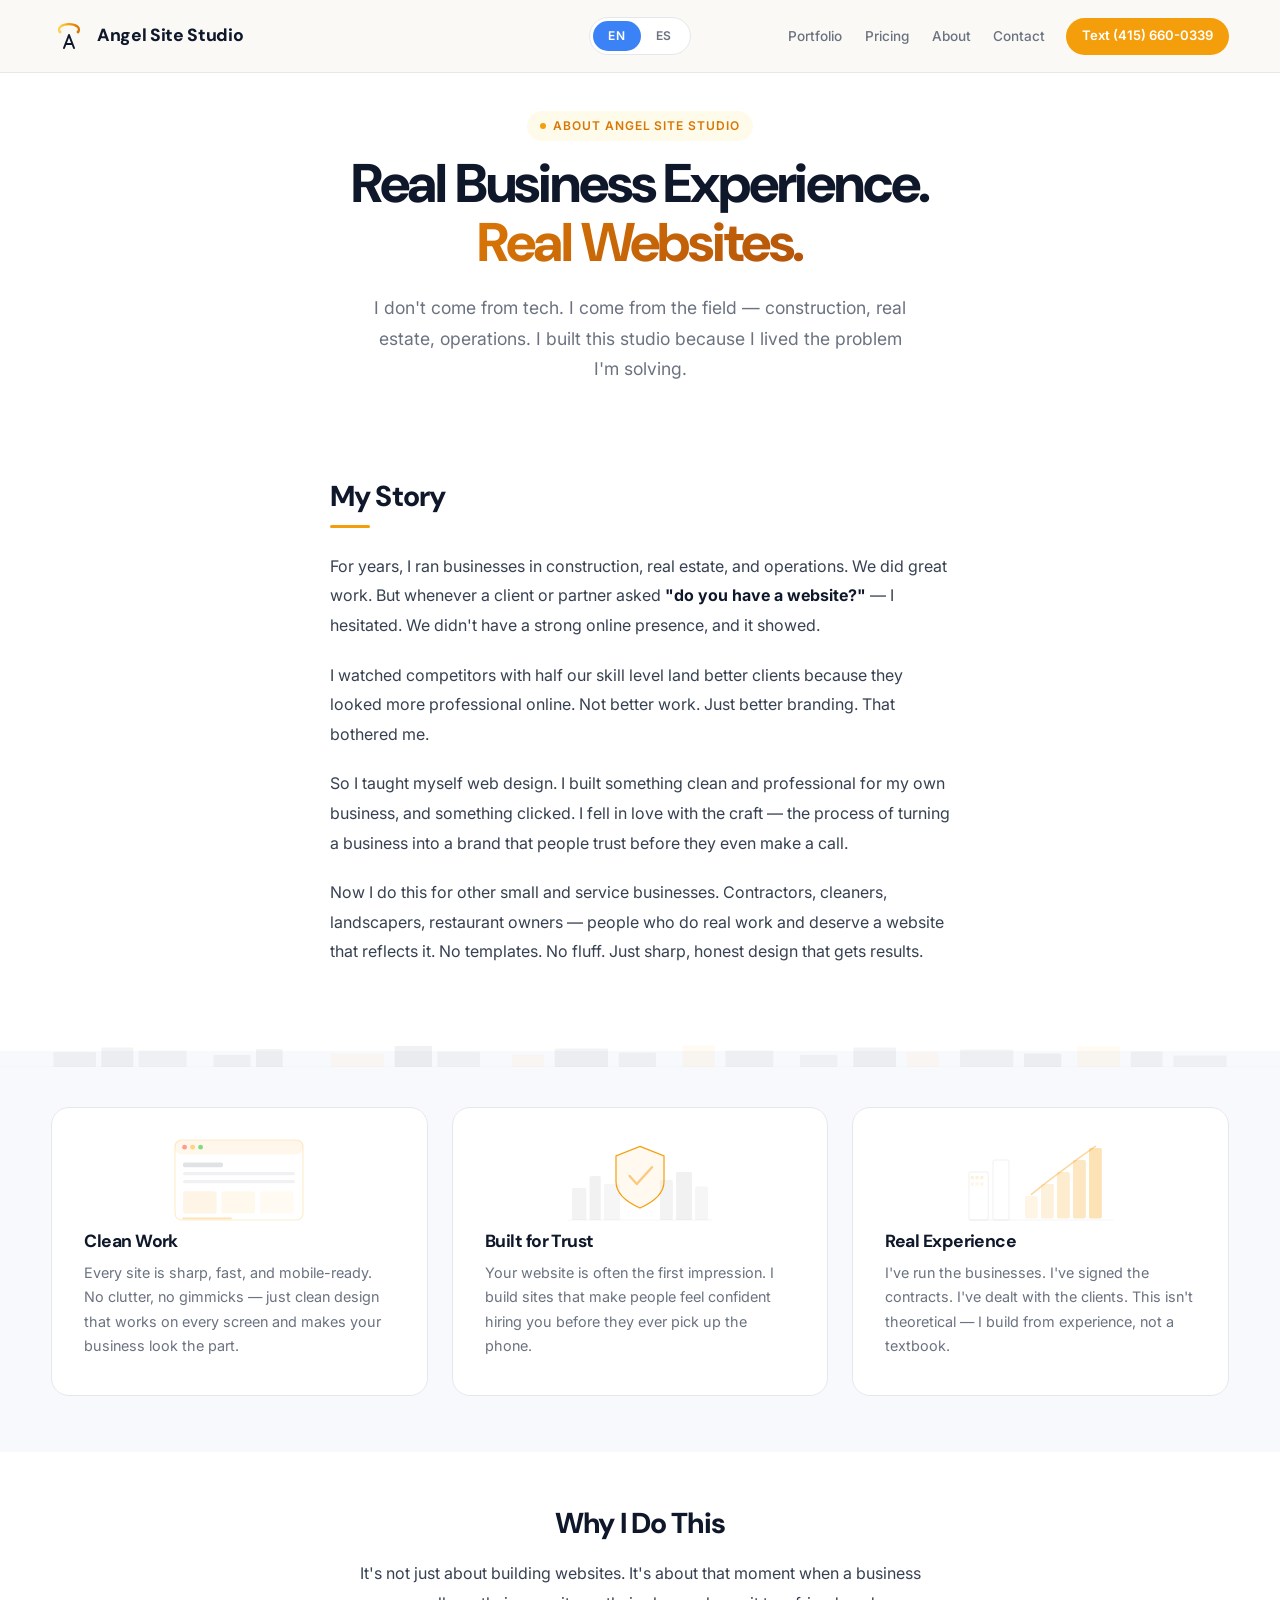
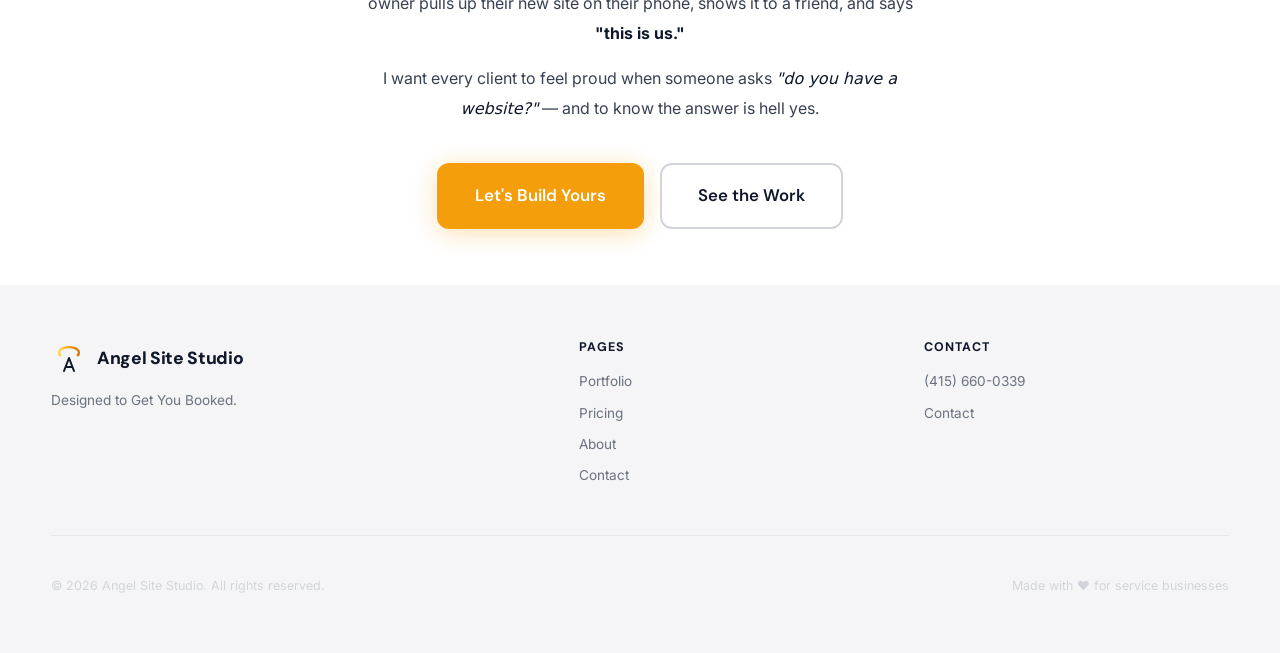
==== commit e032c0ce: "Launch-ready: complete site redesign + new pages - Light Apple-style theme across entire site - New " ====
--- a/about.html
+++ b/about.html
@@ -1,127 +1,274 @@
-<!doctype html>
-<html lang="en">
-  <head>
-    <meta charset="UTF-8" />
-    <meta name="viewport" content="width=device-width, initial-scale=1.0" />
-    <title>About | Angel Site Studio</title>
-    <meta name="description" content="Angel Site Studio builds premium websites for local service businesses. Learn our mission and who we serve." />
-    <link rel="stylesheet" href="css/styles.css" />
-  </head>
-  <body>
-
-    <header class="site-header" role="banner">
-      <div class="container header-inner">
-        <a class="logo" href="index.html" aria-label="Angel Site Studio Home">
-          <span class="logo-icon" aria-hidden="true"><svg viewBox="0 0 32 32" aria-hidden="true"><ellipse cx="16" cy="9" rx="10" ry="3.5" stroke-width="2.2"/><circle cx="6" cy="9" r="1.2"/><circle cx="26" cy="9" r="1.2"/><path d="M11 25 L16 13 L21 25 M12.8 21.5 H19.2"/></svg></span>
-          Angel Site Studio
-        </a>
-        <div class="lang-toggle" role="group" aria-label="Language selection">
-          <button class="lang-opt active" data-lang="en">EN</button>
-          <button class="lang-opt" data-lang="es">ES</button>
-        </div>
-        <button class="menu-toggle" aria-label="Toggle navigation menu" aria-expanded="false" aria-controls="main-nav">
-          <span></span><span></span><span></span>
-        </button>
-        <nav class="nav" id="main-nav" role="navigation">
-          <a href="services.html"  data-i18n="nav_services">Services</a>
-          <a href="portfolio.html" data-i18n="nav_portfolio">Portfolio</a>
-          <a href="index.html#process" data-i18n="nav_process">Process</a>
-          <a href="pricing.html"   data-i18n="nav_pricing">Pricing</a>
-          <a href="contact.html"   data-i18n="nav_contact">Contact</a>
-          <a class="btn-call" href="tel:+14156600339" data-i18n="nav_call">
-            <svg viewBox="0 0 24 24" aria-hidden="true"><path d="M22 16.92v3a2 2 0 01-2.18 2 19.79 19.79 0 01-8.63-3.07A19.5 19.5 0 013.07 9.81a19.79 19.79 0 01-3.07-8.7A2 2 0 012 0h3a2 2 0 012 1.72 12.84 12.84 0 00.7 2.81 2 2 0 01-.45 2.11L6.09 7.91a16 16 0 006 6l1.27-1.27a2 2 0 012.11-.45 12.84 12.84 0 002.81.7A2 2 0 0122 14v2.92z"/></svg>
-            Call (415) 660-0339
-          </a>
-        </nav>
-      </div>
-    </header>
-
-    <main>
-
-      <section class="page-hero">
-        <div class="container">
-          <span class="eyebrow" data-i18n="about_eyebrow">About Angel Site Studio</span>
-          <h1 data-i18n="about_h1">We help service businesses look and grow online</h1>
-          <p class="lead" data-i18n="about_lead">Angel Site Studio was built for one reason: local service businesses deserve websites that actually work for them.</p>
-        </div>
-      </section>
-
-      <section class="section-sm">
-        <div class="container grid-2">
-          <div class="card">
-            <div class="svc-icon">🎯</div>
-            <h3 data-i18n="about_mission_h">Our Mission</h3>
-            <p data-i18n="about_mission_p">To give every local service business a professional online presence that builds trust, captures leads, and grows with them.</p>
-          </div>
-          <div class="card">
-            <div class="svc-icon">🤝</div>
-            <h3 data-i18n="about_serve_h">Who We Serve</h3>
-            <p data-i18n="about_serve_p">Contractors, landscapers, HVAC companies, plumbers, cleaners, barbers, and any trade or service business that depends on local reputation.</p>
-          </div>
-          <div class="card">
-            <div class="svc-icon">⭐</div>
-            <h3 data-i18n="about_diff_h">What Makes Us Different</h3>
-            <p data-i18n="about_diff_p">We don't build generic websites. Every site is tailored to your industry, your market, and your goals—and we support you after launch.</p>
-          </div>
-          <div class="card">
-            <div class="svc-icon">🌐</div>
-            <h3 data-i18n="about_bilingual_h">Bilingual by Default</h3>
-            <p data-i18n="about_bilingual_p">We build websites in both English and Spanish so you can reach every customer in your market.</p>
-          </div>
-        </div>
-      </section>
-
-      <section class="section-sm">
-        <div class="container">
-          <div class="cta-band">
-            <h2 data-i18n="about_cta_h">Ready to build your professional website?</h2>
-            <p data-i18n="cta_p">Let's build a modern website that makes your business look trusted and drives better leads.</p>
-            <div class="hero-cta">
-              <a class="btn btn-primary btn-lg" href="contact.html" data-i18n="cta_btn1">Get a Free Quote</a>
-              <a class="btn btn-ghost btn-lg" href="portfolio.html" data-i18n="port_view">View Full Portfolio</a>
-            </div>
-          </div>
-        </div>
-      </section>
-
-    </main>
-
-    <footer class="site-footer" role="contentinfo">
-      <div class="container">
-        <div class="footer-grid">
-          <div class="footer-brand">
-            <a class="logo" href="index.html" aria-label="Angel Site Studio Home">
-              <span class="logo-icon" aria-hidden="true"><svg viewBox="0 0 32 32" aria-hidden="true"><ellipse cx="16" cy="9" rx="10" ry="3.5" stroke-width="2.2"/><circle cx="6" cy="9" r="1.2"/><circle cx="26" cy="9" r="1.2"/><path d="M11 25 L16 13 L21 25 M12.8 21.5 H19.2"/></svg></span>
-              Angel Site Studio
-            </a>
-            <p data-i18n="footer_tagline">Modern websites for service businesses that want more customers.</p>
-          </div>
-          <nav class="footer-col" aria-label="Site pages">
-            <h4 data-i18n="footer_pages">Pages</h4>
-            <a href="services.html"  data-i18n="nav_services">Services</a>
-            <a href="portfolio.html" data-i18n="nav_portfolio">Portfolio</a>
-            <a href="index.html#process" data-i18n="nav_process">Process</a>
-            <a href="pricing.html"   data-i18n="nav_pricing">Pricing</a>
-            <a href="contact.html"   data-i18n="nav_contact">Contact</a>
-          </nav>
-          <div class="footer-col">
-            <h4 data-i18n="footer_contact">Contact</h4>
-            <a href="tel:+14156600339" data-i18n="contact_phone">(415) 660-0339</a>
-            <a href="contact.html" data-i18n="nav_contact">Contact Form</a>
-          </div>
-        </div>
-        <div class="footer-bottom">
-          <span data-i18n="footer_copy">© 2025 Angel Site Studio. All rights reserved.</span>
-          <span>Made with ♥ for service businesses</span>
-        </div>
-      </div>
-    </footer>
-
-    <div class="mobile-bar" role="navigation" aria-label="Mobile quick actions">
-      <a class="btn btn-secondary" href="tel:+14156600339" data-i18n="nav_call">Call (415) 660-0339</a>
-      <a class="btn btn-primary" href="contact.html" data-i18n="hero_cta1">Get My Quote</a>
-    </div>
-
-    <script src="js/main.js"></script>
-  </body>
-</html>
+<!doctype html>
+<html lang="en">
+  <head>
+    <meta charset="UTF-8" />
+    <meta name="viewport" content="width=device-width, initial-scale=1.0" />
+  <meta http-equiv="X-Content-Type-Options" content="nosniff" />
+  <meta name="referrer" content="strict-origin-when-cross-origin" />
+    <title>About | Angel Site Studio</title>
+    <meta name="description" content="Angel Site Studio builds premium websites for local service businesses. Learn our mission and who we serve." />
+    <link rel="stylesheet" href="css/styles.css" />
+  </head>
+  <body>
+
+    <header class="site-header" role="banner">
+      <div class="container header-inner">
+        <a class="logo" href="index.html" aria-label="Angel Site Studio Home">
+          <span class="logo-icon" aria-hidden="true">
+            <svg viewBox="0 0 36 36" fill="none" aria-hidden="true">
+              <path d="M9 14 A10 5.5 0 1 1 27 14" stroke="url(#haloGradAb)" stroke-width="2.2" stroke-linecap="round" fill="none"/>
+              <circle cx="9" cy="14" r="1.4" fill="url(#haloGradAb)"/>
+              <circle cx="27" cy="14" r="1.4" fill="url(#haloGradAb)"/>
+              <path class="a-path" d="M13 30 L18 17 L23 30 M14.8 26 H21.2" stroke="#fff" stroke-width="2" stroke-linecap="round" stroke-linejoin="round" fill="none"/>
+              <defs>
+                <linearGradient id="haloGradAb" x1="9" y1="14" x2="27" y2="14" gradientUnits="userSpaceOnUse">
+                  <stop offset="0%" stop-color="#fcd34d"/>
+                  <stop offset="50%" stop-color="#f59e0b"/>
+                  <stop offset="100%" stop-color="#d97706"/>
+                </linearGradient>
+              </defs>
+            </svg>
+          </span>
+          Angel Site Studio
+        </a>
+        <div class="lang-toggle" role="group" aria-label="Language selection">
+          <button class="lang-opt active" data-lang="en" aria-pressed="true">EN</button>
+          <button class="lang-opt" data-lang="es" aria-pressed="false">ES</button>
+        </div>
+        <button class="menu-toggle" aria-label="Toggle navigation menu" aria-expanded="false" aria-controls="main-nav">
+          <span></span><span></span><span></span>
+        </button>
+        <nav class="nav" id="main-nav" role="navigation">
+          <a href="portfolio.html" data-i18n="nav_portfolio">Portfolio</a>
+          <a href="pricing.html" data-i18n="nav_pricing">Pricing</a>
+          <a href="about.html" data-i18n="nav_about" aria-current="page">About</a>
+          <a href="contact.html" data-i18n="nav_contact">Contact</a>
+
+          <a class="btn-call" href="sms:+14156600339" data-i18n="nav_call">
+            <svg viewBox="0 0 24 24" aria-hidden="true"><path d="M21 15a2 2 0 01-2 2H7l-4 4V5a2 2 0 012-2h14a2 2 0 012 2z"/></svg>
+            Text (415) 660-0339
+          </a>
+        </nav>
+      </div>
+    </header>
+
+    <main>
+
+      <!-- ════════════════════════════════════════════
+           1. HERO — Bold opening statement
+           ════════════════════════════════════════════ -->
+      <section class="about-hero">
+        <div class="container">
+          <div class="about-hero-inner reveal">
+            <span class="eyebrow">About Angel Site Studio</span>
+            <h1>Real Business Experience.<br><em>Real Websites.</em></h1>
+            <p class="about-hero-sub">I don't come from tech. I come from the field — construction, real estate, operations. I built this studio because I lived the problem I'm solving.</p>
+          </div>
+        </div>
+      </section>
+
+
+      <!-- ════════════════════════════════════════════
+           2. MY STORY — Personal, first-person
+           ════════════════════════════════════════════ -->
+      <section class="about-story">
+        <div class="container">
+          <div class="story-content reveal">
+            <h2>My Story</h2>
+            <div class="story-divider"></div>
+            <p>For years, I ran businesses in construction, real estate, and operations. We did great work. But whenever a client or partner asked <strong>"do you have a website?"</strong> — I hesitated. We didn't have a strong online presence, and it showed.</p>
+            <p>I watched competitors with half our skill level land better clients because they looked more professional online. Not better work. Just better branding. That bothered me.</p>
+            <p>So I taught myself web design. I built something clean and professional for my own business, and something clicked. I fell in love with the craft — the process of turning a business into a brand that people trust before they even make a call.</p>
+            <p>Now I do this for other small and service businesses. Contractors, cleaners, landscapers, restaurant owners — people who do real work and deserve a website that reflects it. No templates. No fluff. Just sharp, honest design that gets results.</p>
+          </div>
+        </div>
+      </section>
+
+
+      <!-- City skyline divider -->
+      <div class="city-divider" aria-hidden="true">
+        <svg viewBox="0 0 1200 80" preserveAspectRatio="none" fill="none" xmlns="http://www.w3.org/2000/svg">
+          <rect x="50" y="30" width="40" height="50" rx="2" fill="var(--text)" opacity="0.04"/>
+          <rect x="95" y="15" width="30" height="65" rx="2" fill="var(--text)" opacity="0.05"/>
+          <rect x="130" y="25" width="45" height="55" rx="2" fill="var(--text)" opacity="0.035"/>
+          <rect x="200" y="40" width="35" height="40" rx="2" fill="var(--text)" opacity="0.04"/>
+          <rect x="240" y="20" width="25" height="60" rx="2" fill="var(--text)" opacity="0.05"/>
+          <rect x="310" y="35" width="50" height="45" rx="2" fill="var(--cta)" opacity="0.04"/>
+          <rect x="370" y="10" width="35" height="70" rx="2" fill="var(--text)" opacity="0.06"/>
+          <rect x="410" y="28" width="40" height="52" rx="2" fill="var(--text)" opacity="0.035"/>
+          <rect x="480" y="38" width="30" height="42" rx="2" fill="var(--cta)" opacity="0.04"/>
+          <rect x="520" y="18" width="50" height="62" rx="2" fill="var(--text)" opacity="0.05"/>
+          <rect x="580" y="32" width="35" height="48" rx="2" fill="var(--text)" opacity="0.04"/>
+          <rect x="640" y="8" width="30" height="72" rx="2" fill="var(--cta)" opacity="0.05"/>
+          <rect x="680" y="25" width="45" height="55" rx="2" fill="var(--text)" opacity="0.04"/>
+          <rect x="750" y="40" width="35" height="40" rx="2" fill="var(--text)" opacity="0.035"/>
+          <rect x="800" y="15" width="40" height="65" rx="2" fill="var(--text)" opacity="0.05"/>
+          <rect x="850" y="30" width="30" height="50" rx="2" fill="var(--cta)" opacity="0.04"/>
+          <rect x="900" y="22" width="50" height="58" rx="2" fill="var(--text)" opacity="0.04"/>
+          <rect x="960" y="35" width="35" height="45" rx="2" fill="var(--text)" opacity="0.05"/>
+          <rect x="1010" y="12" width="40" height="68" rx="2" fill="var(--cta)" opacity="0.05"/>
+          <rect x="1060" y="28" width="30" height="52" rx="2" fill="var(--text)" opacity="0.04"/>
+          <rect x="1100" y="42" width="50" height="38" rx="2" fill="var(--text)" opacity="0.035"/>
+          <line x1="0" y1="79" x2="1200" y2="79" stroke="var(--text)" stroke-width="1" opacity="0.06"/>
+        </svg>
+      </div>
+
+      <!-- ════════════════════════════════════════════
+           3. VALUES — Three clean cards
+           ════════════════════════════════════════════ -->
+      <section class="about-values">
+        <div class="container">
+          <div class="values-grid">
+
+            <div class="value-card reveal">
+              <div class="value-visual">
+                <svg viewBox="0 0 200 120" fill="none" xmlns="http://www.w3.org/2000/svg">
+                  <!-- Clean Work: browser window with clean grid layout -->
+                  <rect x="20" y="10" width="160" height="100" rx="8" stroke="var(--cta)" stroke-width="1.5" fill="none" opacity="0.2"/>
+                  <rect x="20" y="10" width="160" height="18" rx="8" fill="var(--cta)" opacity="0.08"/>
+                  <circle cx="32" cy="19" r="3" fill="#ff5f57" opacity="0.6"/>
+                  <circle cx="42" cy="19" r="3" fill="#ffbd2e" opacity="0.6"/>
+                  <circle cx="52" cy="19" r="3" fill="#28ca42" opacity="0.6"/>
+                  <!-- Clean grid blocks -->
+                  <rect x="30" y="38" width="50" height="6" rx="2" fill="var(--text)" opacity="0.12"/>
+                  <rect x="30" y="50" width="140" height="4" rx="2" fill="var(--text)" opacity="0.06"/>
+                  <rect x="30" y="60" width="140" height="4" rx="2" fill="var(--text)" opacity="0.06"/>
+                  <rect x="30" y="74" width="42" height="28" rx="4" fill="var(--cta)" opacity="0.1"/>
+                  <rect x="78" y="74" width="42" height="28" rx="4" fill="var(--cta)" opacity="0.07"/>
+                  <rect x="126" y="74" width="42" height="28" rx="4" fill="var(--cta)" opacity="0.05"/>
+                  <!-- Speed line -->
+                  <line x1="30" y1="108" x2="90" y2="108" stroke="var(--cta)" stroke-width="2" stroke-linecap="round" opacity="0.3"/>
+                </svg>
+              </div>
+              <h3>Clean Work</h3>
+              <p>Every site is sharp, fast, and mobile-ready. No clutter, no gimmicks — just clean design that works on every screen and makes your business look the part.</p>
+            </div>
+
+            <div class="value-card reveal">
+              <div class="value-visual">
+                <svg viewBox="0 0 200 120" fill="none" xmlns="http://www.w3.org/2000/svg">
+                  <!-- Built for Trust: shield with checkmark + buildings -->
+                  <!-- City skyline -->
+                  <rect x="15" y="70" width="18" height="40" rx="2" fill="var(--text)" opacity="0.05"/>
+                  <rect x="37" y="55" width="14" height="55" rx="2" fill="var(--text)" opacity="0.06"/>
+                  <rect x="55" y="65" width="20" height="45" rx="2" fill="var(--text)" opacity="0.04"/>
+                  <rect x="125" y="60" width="16" height="50" rx="2" fill="var(--text)" opacity="0.05"/>
+                  <rect x="145" y="50" width="20" height="60" rx="2" fill="var(--text)" opacity="0.06"/>
+                  <rect x="169" y="68" width="16" height="42" rx="2" fill="var(--text)" opacity="0.04"/>
+                  <!-- Shield -->
+                  <path d="M100 18 L130 30 L130 62 Q130 82 100 95 Q70 82 70 62 L70 30 Z" stroke="var(--cta)" stroke-width="1.5" fill="var(--cta)" fill-opacity="0.06"/>
+                  <!-- Checkmark -->
+                  <polyline points="87,55 96,65 115,44" stroke="var(--cta)" stroke-width="3" stroke-linecap="round" stroke-linejoin="round" fill="none" opacity="0.5"/>
+                  <!-- Ground line -->
+                  <line x1="10" y1="110" x2="190" y2="110" stroke="var(--text)" stroke-width="1" opacity="0.06"/>
+                </svg>
+              </div>
+              <h3>Built for Trust</h3>
+              <p>Your website is often the first impression. I build sites that make people feel confident hiring you before they ever pick up the phone.</p>
+            </div>
+
+            <div class="value-card reveal">
+              <div class="value-visual">
+                <svg viewBox="0 0 200 120" fill="none" xmlns="http://www.w3.org/2000/svg">
+                  <!-- Real Experience: tools + buildings + chart -->
+                  <!-- Building outlines -->
+                  <rect x="10" y="50" width="24" height="60" rx="2" fill="none" stroke="var(--text)" stroke-width="1" opacity="0.08"/>
+                  <rect x="12" y="55" width="4" height="4" rx="0.5" fill="var(--cta)" opacity="0.15"/>
+                  <rect x="18" y="55" width="4" height="4" rx="0.5" fill="var(--cta)" opacity="0.15"/>
+                  <rect x="24" y="55" width="4" height="4" rx="0.5" fill="var(--cta)" opacity="0.15"/>
+                  <rect x="12" y="63" width="4" height="4" rx="0.5" fill="var(--cta)" opacity="0.1"/>
+                  <rect x="18" y="63" width="4" height="4" rx="0.5" fill="var(--cta)" opacity="0.1"/>
+                  <rect x="24" y="63" width="4" height="4" rx="0.5" fill="var(--cta)" opacity="0.1"/>
+                  <rect x="40" y="35" width="20" height="75" rx="2" fill="none" stroke="var(--text)" stroke-width="1" opacity="0.08"/>
+                  <!-- Growth chart -->
+                  <rect x="80" y="80" width="16" height="28" rx="2" fill="var(--cta)" opacity="0.1"/>
+                  <rect x="100" y="65" width="16" height="43" rx="2" fill="var(--cta)" opacity="0.15"/>
+                  <rect x="120" y="50" width="16" height="58" rx="2" fill="var(--cta)" opacity="0.2"/>
+                  <rect x="140" y="35" width="16" height="73" rx="2" fill="var(--cta)" opacity="0.25"/>
+                  <rect x="160" y="20" width="16" height="88" rx="2" fill="var(--cta)" opacity="0.3"/>
+                  <!-- Trend line -->
+                  <polyline points="88,78 108,62 128,47 148,32 168,18" stroke="var(--cta)" stroke-width="2" stroke-linecap="round" fill="none" opacity="0.4"/>
+                  <!-- Ground line -->
+                  <line x1="10" y1="110" x2="190" y2="110" stroke="var(--text)" stroke-width="1" opacity="0.06"/>
+                </svg>
+              </div>
+              <h3>Real Experience</h3>
+              <p>I've run the businesses. I've signed the contracts. I've dealt with the clients. This isn't theoretical — I build from experience, not a textbook.</p>
+            </div>
+
+          </div>
+        </div>
+      </section>
+
+
+      <!-- ════════════════════════════════════════════
+           4. WHY I DO THIS — Warm, human closing
+           ════════════════════════════════════════════ -->
+      <section class="about-closing">
+        <div class="container">
+          <div class="closing-content reveal">
+            <h2>Why I Do This</h2>
+            <p>It's not just about building websites. It's about that moment when a business owner pulls up their new site on their phone, shows it to a friend, and says <strong>"this is us."</strong></p>
+            <p>I want every client to feel proud when someone asks <em>"do you have a website?"</em> — and to know the answer is hell yes.</p>
+            <div class="closing-cta">
+              <a class="btn btn-primary btn-lg" href="contact.html">Let's Build Yours</a>
+              <a class="btn btn-ghost btn-lg" href="portfolio.html">See the Work</a>
+            </div>
+          </div>
+        </div>
+      </section>
+
+    </main>
+
+    <footer class="site-footer" role="contentinfo">
+      <div class="container">
+        <div class="footer-grid">
+          <div class="footer-brand">
+            <a class="logo" href="index.html" aria-label="Angel Site Studio Home">
+              <span class="logo-icon" aria-hidden="true">
+                <svg viewBox="0 0 36 36" fill="none" aria-hidden="true">
+                  <path d="M9 14 A10 5.5 0 1 1 27 14" stroke="url(#haloGradAbF)" stroke-width="2.2" stroke-linecap="round" fill="none"/>
+                  <circle cx="9" cy="14" r="1.4" fill="url(#haloGradAbF)"/>
+                  <circle cx="27" cy="14" r="1.4" fill="url(#haloGradAbF)"/>
+                  <path class="a-path" d="M13 30 L18 17 L23 30 M14.8 26 H21.2" stroke="#fff" stroke-width="2" stroke-linecap="round" stroke-linejoin="round" fill="none"/>
+                  <defs>
+                    <linearGradient id="haloGradAbF" x1="9" y1="14" x2="27" y2="14" gradientUnits="userSpaceOnUse">
+                      <stop offset="0%" stop-color="#fcd34d"/>
+                      <stop offset="50%" stop-color="#f59e0b"/>
+                      <stop offset="100%" stop-color="#d97706"/>
+                    </linearGradient>
+                  </defs>
+                </svg>
+              </span>
+              Angel Site Studio
+            </a>
+            <p data-i18n="footer_tagline">Designed to Get You Booked.</p>
+          </div>
+          <nav class="footer-col" aria-label="Site pages">
+            <h4 data-i18n="footer_pages">Pages</h4>
+            <a href="portfolio.html" data-i18n="nav_portfolio">Portfolio</a>
+            <a href="pricing.html"   data-i18n="nav_pricing">Pricing</a>
+            <a href="about.html"     data-i18n="nav_about">About</a>
+            <a href="contact.html"   data-i18n="nav_contact">Contact</a>
+          </nav>
+          <div class="footer-col">
+            <h4 data-i18n="footer_contact">Contact</h4>
+            <a href="tel:+14156600339" data-i18n="contact_phone">(415) 660-0339</a>
+            <a href="contact.html" data-i18n="nav_contact">Contact Form</a>
+          </div>
+        </div>
+        <div class="footer-bottom">
+          <span data-i18n="footer_copy">&copy; 2026 Angel Site Studio. All rights reserved.</span>
+          <span>Made with &#9829; for service businesses</span>
+        </div>
+      </div>
+    </footer>
+
+    <div class="mobile-bar" role="navigation" aria-label="Mobile quick actions">
+      <a class="btn btn-secondary" href="tel:+14156600339" data-i18n="nav_call">Call (415) 660-0339</a>
+      <a class="btn btn-primary" href="contact.html" data-i18n="hero_cta1">Get a Free Quote!</a>
+    </div>
+
+    <script src="js/main.js"></script>
+  </body>
+</html>
--- a/css/styles.css
+++ b/css/styles.css
@@ -79,8 +79,8 @@
   --radius-xs:    8px;
 
   /* Spacing — 20% more breathing room */
-  --sec:          120px;
-  --sec-sm:       88px;
+  --sec:          80px;
+  --sec-sm:       56px;
 }
 
 /* ============================================================
@@ -120,8 +120,463 @@
 .bg-white   { background: var(--surface); }
 .bg-ivory   { background: var(--bg-soft); }
 
-.section-header { text-align: center; margin-bottom: 3.5rem; }
+.section-header { text-align: center; margin-bottom: 2.5rem; }
 .section-header .lead { margin: 0.75rem auto 0; }
+
+/* --- Industries strip (portfolio page) --- */
+.industries-strip { margin-top: 2rem; text-align: center; }
+.industries-label { font-size: 0.7rem; font-weight: 700; letter-spacing: 0.1em; text-transform: uppercase; color: var(--muted); margin-bottom: 0.75rem; }
+.industries-row { display: flex; flex-wrap: wrap; justify-content: center; gap: 0.5rem 1rem; }
+.industries-row span { font-size: 0.78rem; color: var(--text-secondary); white-space: nowrap; }
+
+/* --- Services page (compact) --- */
+.services-page { padding: 110px 0 var(--sec-sm); background: var(--bg); }
+.services-header-compact { text-align: center; margin-bottom: 2rem; }
+.services-header-compact h1 { font-size: clamp(1.8rem, 4vw, 2.4rem); font-weight: 800; }
+.services-compact-grid { display: grid; grid-template-columns: repeat(2, 1fr); gap: 1rem; max-width: 720px; margin: 0 auto; }
+.svc-compact { display: flex; gap: 0.75rem; align-items: flex-start; padding: 1.1rem; background: var(--bg-soft); border-radius: var(--radius-sm); border: 1px solid var(--border); transition: transform 0.2s; }
+.svc-compact:hover { transform: translateY(-2px); }
+.svc-compact .svc-icon { font-size: 1.4rem; flex-shrink: 0; margin-top: 2px; }
+.svc-compact h3 { font-size: 0.88rem; font-weight: 700; margin-bottom: 0.15rem; }
+.svc-compact p { font-size: 0.78rem; color: var(--muted); line-height: 1.5; }
+.services-cta-line { text-align: center; margin-top: 2rem; font-size: 0.88rem; color: var(--muted); }
+.services-cta-line a { color: var(--cta-dark); font-weight: 600; }
+@media (max-width: 640px) { .services-compact-grid { grid-template-columns: 1fr; } }
+
+/* --- Pricing page (compact) --- */
+.pricing-page { padding: 110px 0 var(--sec-sm); background: var(--bg); }
+.pricing-header { text-align: center; margin-bottom: 2rem; }
+.pricing-header h1 { font-size: clamp(1.8rem, 4vw, 2.4rem); font-weight: 800; margin-bottom: 0.4rem; }
+.pricing-header p { color: var(--muted); font-size: 0.95rem; }
+.pricing-tier { font-family: 'DM Sans', sans-serif; font-size: 1.6rem; font-weight: 800; color: #10b981; letter-spacing: 0.05em; margin-bottom: 0.4rem; text-align: center; }
+.pricing-card { padding: 1.5rem; }
+.pricing-card .pricing-desc { font-size: 0.82rem; margin-bottom: 1rem; }
+.pricing-card .list-check { margin-bottom: 1.25rem; }
+.pricing-card .list-check li { font-size: 0.8rem; }
+.pricing-note { text-align: center; margin-top: 1.5rem; font-size: 0.85rem; color: var(--muted); }
+.pricing-note a { color: var(--cta-dark); font-weight: 600; }
+
+/* --- Contact page (compact single column) --- */
+.contact-page { padding: 110px 0 var(--sec-sm); background: var(--bg); }
+.contact-center { max-width: 560px; margin: 0 auto; text-align: center; }
+.contact-center h1 { font-size: clamp(1.8rem, 4vw, 2.4rem); font-weight: 800; margin-bottom: 0.5rem; }
+.contact-sub { color: var(--muted); margin-bottom: 1rem; font-size: 0.95rem; }
+.contact-quick-info { display: flex; justify-content: center; gap: 0.5rem; flex-wrap: wrap; font-size: 0.8rem; color: var(--muted); margin-bottom: 2rem; }
+.contact-quick-info a { color: var(--cta-dark); font-weight: 600; }
+.contact-dot { color: var(--border); }
+.contact-center .form-stack { text-align: left; }
+.contact-center .form-field label { font-size: 0.82rem; }
+.contact-center input, .contact-center textarea { font-size: 0.9rem; padding: 0.6rem 0.85rem; }
+.contact-center textarea { resize: vertical; }
+
+/* --- About Page --- */
+
+/* Hero */
+.about-hero {
+  padding: 110px 0 40px;
+  text-align: center;
+  background: var(--bg);
+}
+.about-hero-inner { max-width: 680px; margin: 0 auto; }
+.about-hero h1 {
+  font-size: clamp(2.2rem, 5vw, 3.4rem);
+  font-weight: 800;
+  letter-spacing: -0.04em;
+  line-height: 1.08;
+  margin-bottom: 1.25rem;
+  color: var(--text);
+}
+.about-hero h1 em {
+  font-style: normal;
+  background: linear-gradient(135deg, #d97706, #b45309);
+  -webkit-background-clip: text;
+  -webkit-text-fill-color: transparent;
+  background-clip: text;
+}
+.about-hero-sub {
+  font-size: 1.1rem;
+  color: var(--muted);
+  line-height: 1.75;
+  max-width: 540px;
+  margin: 0 auto;
+}
+
+/* Story */
+.about-story {
+  padding: var(--sec-sm) 0;
+  background: var(--bg);
+}
+.story-content {
+  max-width: 620px;
+  margin: 0 auto;
+}
+.story-content h2 {
+  font-size: clamp(1.4rem, 3vw, 1.8rem);
+  font-weight: 800;
+  margin-bottom: 0.75rem;
+  color: var(--text);
+}
+.story-divider {
+  width: 40px;
+  height: 3px;
+  background: var(--cta);
+  border-radius: 2px;
+  margin-bottom: 1.5rem;
+}
+.story-content p {
+  font-size: 1rem;
+  color: var(--text-secondary);
+  line-height: 1.85;
+  margin-bottom: 1.25rem;
+}
+.story-content p strong { color: var(--text); }
+
+/* City divider */
+.city-divider {
+  width: 100%;
+  overflow: hidden;
+  line-height: 0;
+  background: var(--bg);
+  margin-bottom: -1rem;
+}
+.city-divider svg {
+  width: 100%;
+  height: 24px;
+}
+
+/* Values */
+.about-values {
+  padding: var(--sec-sm) 0;
+  background: var(--bg-soft);
+}
+.values-grid {
+  display: grid;
+  grid-template-columns: repeat(3, 1fr);
+  gap: 1.5rem;
+}
+.value-card {
+  background: var(--surface);
+  border: 1px solid var(--border);
+  border-radius: var(--radius);
+  padding: 2.25rem 2rem;
+  transition: transform 0.3s, box-shadow 0.3s;
+}
+.value-card:hover {
+  transform: translateY(-4px);
+  box-shadow: var(--shadow);
+}
+.value-visual {
+  margin-bottom: 1rem;
+  height: 72px;
+  display: flex;
+  align-items: center;
+  justify-content: center;
+}
+.value-visual svg {
+  width: 100%;
+  max-width: 160px;
+  height: auto;
+}
+.value-card h3 {
+  font-size: 1.1rem;
+  font-weight: 700;
+  margin-bottom: 0.6rem;
+  color: var(--text);
+}
+.value-card p {
+  font-size: 0.9rem;
+  color: var(--muted);
+  line-height: 1.7;
+}
+@media (max-width: 768px) {
+  .values-grid { grid-template-columns: 1fr; max-width: 440px; margin: 0 auto; }
+}
+
+/* Closing */
+.about-closing {
+  padding: var(--sec-sm) 0;
+  background: var(--bg);
+}
+.closing-content {
+  max-width: 580px;
+  margin: 0 auto;
+  text-align: center;
+}
+.closing-content h2 {
+  font-size: clamp(1.4rem, 3vw, 1.8rem);
+  font-weight: 800;
+  margin-bottom: 1.25rem;
+  color: var(--text);
+}
+.closing-content p {
+  font-size: 1rem;
+  color: var(--text-secondary);
+  line-height: 1.85;
+  margin-bottom: 1rem;
+}
+.closing-content p strong { color: var(--text); }
+.closing-content p em {
+  font-style: italic;
+  color: var(--text);
+}
+.closing-cta {
+  display: flex;
+  gap: 1rem;
+  justify-content: center;
+  flex-wrap: wrap;
+  margin-top: 2.5rem;
+}
+
+/* --- Sub-page hero --- */
+.page-hero {
+  padding: 110px 0 50px;
+  text-align: center;
+  background: linear-gradient(170deg, #ffffff 0%, #f0f2f5 40%, #e8ecf1 100%);
+  color: var(--text);
+}
+.page-hero .eyebrow {
+  color: var(--cta-dark);
+  display: inline-block;
+  margin-bottom: 1rem;
+}
+.page-hero h1 {
+  font-family: 'DM Sans', sans-serif;
+  font-size: clamp(2rem, 4vw, 3rem);
+  font-weight: 800;
+  margin-bottom: 1rem;
+  color: var(--text);
+}
+.page-hero .lead {
+  color: var(--muted);
+  max-width: 560px;
+  margin: 0 auto;
+  font-size: 1.05rem;
+}
+
+/* --- Grid layouts --- */
+.grid-2 { display: grid; grid-template-columns: repeat(2, 1fr); gap: 1.5rem; }
+.grid-3 { display: grid; grid-template-columns: repeat(3, 1fr); gap: 1.5rem; }
+
+@media (max-width: 900px) {
+  .grid-3 { grid-template-columns: repeat(2, 1fr); }
+}
+@media (max-width: 640px) {
+  .grid-2, .grid-3 { grid-template-columns: 1fr; }
+}
+
+/* --- Checklist inside cards --- */
+.list-check { margin-top: 0.75rem; display: flex; flex-direction: column; gap: 0.4rem; }
+.list-check li {
+  font-size: 0.85rem;
+  color: var(--muted);
+  padding-left: 1.5rem;
+  position: relative;
+}
+.list-check li::before {
+  content: '\2713';
+  position: absolute;
+  left: 0;
+  color: var(--cta);
+  font-weight: 700;
+}
+
+/* --- Service / industry icon --- */
+.svc-icon { font-size: 1.8rem; margin-bottom: 0.75rem; }
+
+/* --- Service grid (portfolio page) --- */
+.svc-grid { display: grid; grid-template-columns: repeat(3, 1fr); gap: 1.5rem; margin-top: 2rem; }
+.svc-card {
+  background: var(--glass-bg);
+  backdrop-filter: blur(14px);
+  border: 1px solid var(--glass-border);
+  border-radius: 16px;
+  padding: 2rem 1.75rem;
+  transition: transform 0.3s, box-shadow 0.3s;
+}
+.svc-card:hover { transform: translateY(-4px); box-shadow: var(--shadow-lg); }
+.svc-card h3 { font-family: 'DM Sans', sans-serif; font-size: 1.05rem; font-weight: 700; margin-bottom: 0.5rem; }
+.svc-card p { font-size: 0.88rem; color: var(--muted); line-height: 1.6; }
+
+@media (max-width: 900px) { .svc-grid { grid-template-columns: repeat(2, 1fr); } }
+@media (max-width: 640px) { .svc-grid { grid-template-columns: 1fr; } }
+
+/* --- Portfolio grid spacing --- */
+.portfolio-grid { gap: 2rem; }
+.portfolio-grid .card-glass { padding-bottom: 1.5rem; }
+
+/* --- Contact page: "What Happens Next" box --- */
+.contact-steps {
+  margin-top: 2rem;
+  padding: 1.25rem;
+  background: var(--primary-light);
+  border-radius: var(--radius-sm);
+  border: 1px solid rgba(59,130,246,0.15);
+}
+.contact-steps h4 {
+  color: var(--primary);
+  font-size: 0.82rem;
+  letter-spacing: 0.07em;
+  text-transform: uppercase;
+  margin-bottom: 0.85rem;
+}
+.contact-steps-list { display: flex; flex-direction: column; gap: 0.65rem; }
+.contact-step-item { display: flex; gap: 0.6rem; align-items: flex-start; }
+.contact-step-num {
+  width: 22px; height: 22px;
+  border-radius: 50%;
+  background: var(--primary);
+  color: #fff;
+  font-size: 0.7rem;
+  font-weight: 800;
+  display: flex;
+  align-items: center;
+  justify-content: center;
+  flex-shrink: 0;
+  margin-top: 1px;
+}
+.contact-step-item span:last-child { font-size: 0.85rem; color: var(--text); }
+
+/* --- CTA button row (centered) --- */
+/* .cta-btns-center merged into .cta-btns */
+
+/* --- Pricing cards --- */
+.pricing-grid { display: grid; grid-template-columns: repeat(3, 1fr); gap: 1.5rem; }
+.pricing-card {
+  background: var(--surface);
+  border: 1px solid var(--border);
+  border-radius: var(--radius);
+  padding: 2.5rem 2rem;
+  display: flex;
+  flex-direction: column;
+  transition: transform 0.3s, box-shadow 0.3s;
+}
+.pricing-card:hover { transform: translateY(-4px); box-shadow: var(--shadow-lg); }
+.pricing-card.featured {
+  border-color: var(--cta);
+  box-shadow: var(--shadow-gold);
+  position: relative;
+}
+.pricing-badge {
+  position: absolute;
+  top: -12px;
+  left: 50%;
+  transform: translateX(-50%);
+  background: var(--cta);
+  color: #fff;
+  font-size: 0.72rem;
+  font-weight: 700;
+  letter-spacing: 0.06em;
+  text-transform: uppercase;
+  padding: 4px 14px;
+  border-radius: 999px;
+}
+.pricing-card h3 {
+  font-family: 'DM Sans', sans-serif;
+  font-size: 1.3rem;
+  font-weight: 800;
+  margin-bottom: 0.5rem;
+}
+.pricing-card .pricing-desc {
+  font-size: 0.9rem;
+  color: var(--muted);
+  margin-bottom: 1.5rem;
+  line-height: 1.6;
+}
+.pricing-card .list-check { margin-bottom: 2rem; flex: 1; }
+.pricing-card .btn { margin-top: auto; }
+
+@media (max-width: 900px) { .pricing-grid { grid-template-columns: 1fr; max-width: min(440px, 100%); margin: 0 auto; } }
+
+/* --- FAQ Accordion --- */
+.faq-grid { max-width: 740px; margin: 0 auto; display: flex; flex-direction: column; gap: 0; }
+.accordion-item {
+  border-bottom: 1px solid var(--border);
+}
+.accordion-btn {
+  width: 100%;
+  display: flex;
+  justify-content: space-between;
+  align-items: center;
+  padding: 1.25rem 0;
+  font-family: 'DM Sans', sans-serif;
+  font-size: 1.05rem;
+  font-weight: 600;
+  color: var(--text);
+  text-align: left;
+  cursor: pointer;
+  background: none;
+  border: none;
+}
+.accordion-btn::after {
+  content: '+';
+  font-size: 1.4rem;
+  font-weight: 300;
+  color: var(--muted);
+  transition: transform 0.3s;
+  flex-shrink: 0;
+  margin-left: 1rem;
+}
+.accordion-item.open .accordion-btn::after {
+  content: '\2212';
+  color: var(--cta);
+}
+.accordion-body {
+  max-height: 0;
+  overflow: hidden;
+  transition: max-height 0.35s ease, padding 0.35s ease;
+}
+.accordion-item.open .accordion-body {
+  max-height: 300px;
+  padding-bottom: 1.25rem;
+}
+.accordion-body p {
+  font-size: 0.95rem;
+  line-height: 1.7;
+  color: var(--muted);
+}
+
+/* --- Guarantee badge --- */
+.guarantee-strip {
+  display: flex;
+  align-items: center;
+  justify-content: center;
+  gap: 0.75rem;
+  padding: 1rem 1.5rem;
+  background: var(--cta-light);
+  border: 1px solid rgba(245,158,11,0.2);
+  border-radius: var(--radius-sm);
+  margin-top: 2rem;
+  max-width: 520px;
+  margin-left: auto;
+  margin-right: auto;
+}
+.guarantee-strip .guarantee-icon { font-size: 1.6rem; flex-shrink: 0; }
+.guarantee-strip p {
+  font-size: 0.9rem;
+  font-weight: 600;
+  color: var(--text);
+  line-height: 1.5;
+}
+
+/* --- Availability / urgency --- */
+.hero-avail {
+  display: inline-flex;
+  align-items: center;
+  gap: 0.5rem;
+  margin-top: 1rem;
+  font-size: 0.82rem;
+  color: var(--muted);
+}
+.avail-dot {
+  width: 8px; height: 8px;
+  border-radius: 50%;
+  background: var(--success);
+  animation: pulse-dot 2s infinite;
+}
+@keyframes pulse-dot {
+  0%, 100% { opacity: 1; }
+  50% { opacity: 0.4; }
+}
 
 /* ============================================================
    5. BADGES / EYEBROW LABELS
@@ -157,9 +612,9 @@
   font-weight: 600;
   letter-spacing: 0.08em;
   text-transform: uppercase;
-  color: rgba(255,255,255,0.65);
-  background: rgba(255,255,255,0.08);
-  border: 1px solid rgba(255,255,255,0.12);
+  color: var(--cta-dark);
+  background: var(--cta-light);
+  border: 1px solid rgba(245,158,11,0.15);
   padding: 5px 13px;
   border-radius: 999px;
   margin-bottom: 0.9rem;
@@ -266,13 +721,13 @@
   transform: translateY(-1px);
 }
 .btn-ghost {
-  background: rgba(255,255,255,0.09);
-  color: #fff;
-  border-color: rgba(255,255,255,0.22);
+  background: transparent;
+  color: var(--text);
+  border-color: var(--border-strong);
 }
 .btn-ghost:hover {
-  background: rgba(255,255,255,0.17);
-  border-color: rgba(255,255,255,0.38);
+  background: rgba(0,0,0,0.04);
+  border-color: var(--text);
   transform: translateY(-1px);
 }
 .btn-outline {
@@ -532,8 +987,8 @@
   flex-shrink: 0;
 }
 .logo-icon svg { width: 36px; height: 36px; display: block; }
-/* A-path: dark on scrolled light nav */
-.site-header.scrolled .logo-icon .a-path { stroke: var(--text); }
+/* A-path: always dark on light backgrounds */
+.logo-icon .a-path { stroke: var(--text); }
 
 /* Language toggle — center */
 .lang-toggle {
@@ -615,11 +1070,11 @@
    ============================================================ */
 
 .hero {
-  background: var(--hero-bg);
+  background: linear-gradient(170deg, #ffffff 0%, #f0f2f5 40%, #e8ecf1 100%);
   position: relative;
   overflow: hidden;
-  padding: 130px 0 100px;
-  min-height: calc(100vh - 50px);
+  padding: 110px 0 80px;
+  min-height: auto;
   display: flex;
   align-items: center;
 }
@@ -628,33 +1083,25 @@
   position: absolute;
   inset: 0;
   background:
-    radial-gradient(ellipse 50% 65% at 20% 55%, rgba(59,130,246,0.17) 0%, transparent 60%),
-    radial-gradient(ellipse 40% 50% at 80% 25%, rgba(245,158,11,0.09) 0%, transparent 55%),
-    radial-gradient(ellipse 35% 45% at 88% 80%, rgba(59,130,246,0.08) 0%, transparent 50%);
+    radial-gradient(ellipse 50% 65% at 20% 55%, rgba(59,130,246,0.06) 0%, transparent 60%),
+    radial-gradient(ellipse 40% 50% at 80% 25%, rgba(245,158,11,0.05) 0%, transparent 55%);
   pointer-events: none;
 }
-/* Decorative large ring in hero bg */
+/* Decorative large ring */
 .hero::after {
   content: '';
   position: absolute;
   width: 700px; height: 700px;
   border-radius: 50%;
-  border: 1px solid rgba(245,158,11,0.06);
+  border: 1px solid rgba(59,130,246,0.06);
   top: -160px; right: -120px;
   pointer-events: none;
 }
-.hero-blob {
-  position: absolute;
-  width: 500px; height: 500px;
-  border-radius: 50%;
-  background: radial-gradient(circle, rgba(59,130,246,0.10) 0%, transparent 70%);
-  bottom: -140px; right: 5%;
-  pointer-events: none;
-}
+.hero-blob { display: none; }
 /* Subtle dot grid for depth */
 .hero-grid-overlay {
   position: absolute; inset: 0;
-  background-image: radial-gradient(rgba(255,255,255,0.04) 1px, transparent 1px);
+  background-image: radial-gradient(rgba(0,0,0,0.04) 1px, transparent 1px);
   background-size: 28px 28px;
   pointer-events: none; z-index: 0;
 }
@@ -668,22 +1115,22 @@
   width: 100%;
 }
 .hero-content { display: flex; flex-direction: column; align-items: flex-start; }
-.hero h1 { color: #fff; margin-bottom: 1.2rem; }
+.hero h1 { color: var(--text); margin-bottom: 1.2rem; }
 .hero h1 em {
   font-style: normal;
-  background: linear-gradient(135deg, #fcd34d, #f59e0b, #d97706);
+  background: linear-gradient(135deg, #d97706, #b45309);
   -webkit-background-clip: text;
   -webkit-text-fill-color: transparent;
   background-clip: text;
 }
 .hero-sub {
   font-size: 1.1rem;
-  color: rgba(255,255,255,0.68);
+  color: var(--muted);
   max-width: 540px;
   margin: 0 0 2.25rem;
   line-height: 1.75;
 }
-.hero-cta { display: flex; gap: 0.85rem; flex-wrap: wrap; }
+.hero-cta { display: flex; gap: 1rem; flex-wrap: wrap; justify-content: center; }
 
 /* Trust proof row */
 .hero-proof {
@@ -692,19 +1139,94 @@
 }
 .proof-item {
   display: inline-flex; align-items: center; gap: 6px;
-  font-size: 0.8rem; font-weight: 500; color: rgba(255,255,255,0.55);
+  font-size: 0.8rem; font-weight: 500; color: var(--muted);
 }
 .proof-item svg {
-  width: 13px; height: 13px; stroke: var(--cta); fill: none;
+  width: 13px; height: 13px; stroke: var(--cta-dark); fill: none;
   stroke-width: 2.5; stroke-linecap: round; stroke-linejoin: round; flex-shrink: 0;
 }
-.proof-item.proof-star svg { fill: var(--cta); }
-.proof-sep { color: rgba(255,255,255,0.18); font-size: 0.75rem; }
+.proof-item.proof-star svg { fill: var(--cta-dark); }
+.proof-sep { color: var(--border); font-size: 0.75rem; }
 
 /* Hero Visual (right column) */
 .hero-visual {
   position: relative;
   z-index: 1;
+}
+
+/* Hero: multi-site showcase */
+.hero-showcase {
+  position: relative;
+  width: 100%;
+  height: 400px;
+  perspective: 800px;
+}
+.showcase-frame {
+  position: absolute;
+  width: 320px;
+  border-radius: 12px;
+  overflow: hidden;
+  box-shadow: 0 20px 60px rgba(15,23,42,0.18), 0 8px 24px rgba(15,23,42,0.10);
+  border: 1px solid rgba(0,0,0,0.08);
+  background: #0f1724;
+  transition: transform 0.4s ease, box-shadow 0.4s ease;
+}
+.showcase-frame .browser-bar {
+  background: #172336;
+  padding: 8px 12px;
+  display: flex;
+  align-items: center;
+  gap: 8px;
+  border-bottom: 1px solid rgba(255,255,255,0.05);
+}
+.showcase-frame .b-dots { display: flex; gap: 5px; }
+.showcase-frame .b-dot { width: 8px; height: 8px; border-radius: 50%; }
+.showcase-frame .b-dot.r { background: #ff5f57; }
+.showcase-frame .b-dot.y { background: #ffbd2e; }
+.showcase-frame .b-dot.g { background: #28ca42; }
+.showcase-frame .b-url { font-size: 0.65rem; color: rgba(255,255,255,0.35); margin-left: 8px; }
+.showcase-frame .showcase-screen {
+  height: 200px;
+  overflow: hidden;
+  position: relative;
+}
+.showcase-frame .showcase-screen iframe {
+  position: absolute;
+  top: -40px; left: 0;
+  width: 1200px;
+  height: 900px;
+  transform: scale(0.267);
+  transform-origin: top left;
+  border: none;
+  pointer-events: none;
+}
+.showcase-back {
+  top: 0;
+  right: 0;
+  transform: rotate(4deg);
+  z-index: 1;
+}
+.showcase-mid {
+  top: 35px;
+  right: 40px;
+  transform: rotate(-1.5deg);
+  z-index: 2;
+}
+.showcase-front {
+  top: 70px;
+  right: 80px;
+  transform: rotate(-4deg);
+  z-index: 3;
+}
+.showcase-front:hover { transform: rotate(-4deg) translateY(-8px); box-shadow: 0 28px 70px rgba(15,23,42,0.22); }
+@media (max-width: 900px) {
+  .hero-showcase { height: 320px; }
+  .showcase-frame { width: 260px; }
+  .showcase-frame .showcase-screen { height: 160px; }
+  .showcase-frame .showcase-screen iframe { transform: scale(0.217); }
+  .showcase-back { right: -10px; }
+  .showcase-mid { right: 10px; }
+  .showcase-front { right: 30px; }
 }
 
 /* ============================================================
@@ -872,7 +1394,7 @@
    13. TRUST BAR
    ============================================================ */
 
-.trust-bar { background: var(--surface); border-bottom: 1px solid var(--border); padding: 2.5rem 0; }
+.trust-bar { background: var(--bg-soft); padding: var(--sec-sm) 0; }
 .trust-bar-inner { display: flex; justify-content: center; align-items: stretch; flex-wrap: wrap; }
 .stat-item {
   display: flex;
@@ -942,7 +1464,7 @@
    15. FEATURES
    ============================================================ */
 
-.features-grid { display: grid; grid-template-columns: repeat(4, 1fr); gap: 1.25rem; }
+.features-grid { display: grid; grid-template-columns: repeat(3, 1fr); gap: 1.25rem; }
 .features-grid .icon-wrap { background: var(--cta-light); width: 56px; height: 56px; }
 .features-grid .icon-wrap svg { stroke: var(--cta); width: 24px; height: 24px; }
 
@@ -1018,7 +1540,7 @@
   grid-template-columns: repeat(2, 1fr);
   gap: 1.25rem;
   margin-top: 1.25rem;
-  max-width: calc(66.66% + 0.42rem);
+  max-width: 66.67%;
   margin-left: auto;
   margin-right: auto;
 }
@@ -1029,28 +1551,28 @@
 
 .testi-grid {
   display: grid;
-  grid-template-columns: repeat(2, 1fr);
-  gap: 2rem;
+  grid-template-columns: repeat(4, 1fr);
+  gap: 1rem;
   margin-top: 3rem;
 }
 .testi-card {
   background: var(--surface);
   border: 1px solid var(--border);
-  border-radius: var(--radius);
-  padding: 2.5rem;
+  border-radius: var(--radius-sm);
+  padding: 1.25rem;
   box-shadow: var(--shadow-sm);
   position: relative;
   overflow: hidden;
-  transition: transform 0.4s cubic-bezier(0.34, 1.56, 0.64, 1), box-shadow 0.4s cubic-bezier(0.16, 1, 0.3, 1), border-color 0.2s ease;
+  transition: transform 0.3s, box-shadow 0.3s, border-color 0.2s;
 }
 .testi-card:hover { transform: translateY(-4px); box-shadow: var(--shadow-lg); border-color: var(--border-strong); }
 /* Decorative large quote mark */
 .testi-card::before {
   content: '\201C';
   position: absolute;
-  top: 1rem; right: 1.75rem;
+  top: 0.5rem; right: 1rem;
   font-family: 'DM Sans', sans-serif;
-  font-size: 7rem;
+  font-size: 4rem;
   font-weight: 800;
   line-height: 1;
   color: var(--cta);
@@ -1058,20 +1580,20 @@
   pointer-events: none;
   user-select: none;
 }
-.stars { display: flex; gap: 4px; margin-bottom: 1.25rem; }
-.star  { width: 18px; height: 18px; color: #f59e0b; fill: #f59e0b; }
+.stars { display: flex; gap: 3px; margin-bottom: 0.6rem; }
+.star  { width: 13px; height: 13px; color: #f59e0b; fill: #f59e0b; }
 .testi-quote {
-  font-size: 1.05rem;
-  color: var(--text);
-  line-height: 1.75;
+  font-size: 0.82rem;
+  color: var(--text-secondary);
+  line-height: 1.6;
   font-style: normal;
-  margin-bottom: 2rem;
+  margin-bottom: 1rem;
   position: relative;
   z-index: 1;
 }
-.testi-author { display: flex; align-items: center; gap: 0.75rem; }
+.testi-author { display: flex; align-items: center; gap: 0.5rem; }
 .author-avatar {
-  width: 48px; height: 48px;
+  width: 32px; height: 32px;
   border-radius: 50%;
   background: linear-gradient(135deg, var(--cta), var(--cta-dark));
   display: flex;
@@ -1080,18 +1602,18 @@
   color: #fff;
   font-family: 'DM Sans', sans-serif;
   font-weight: 700;
-  font-size: 1rem;
+  font-size: 0.72rem;
   flex-shrink: 0;
 }
-.author-name { font-weight: 700; font-size: 0.925rem; color: var(--text); }
-.author-biz  { font-size: 0.78rem; color: var(--muted); }
+.author-name { font-weight: 700; font-size: 0.78rem; color: var(--text); }
+.author-biz  { font-size: 0.7rem; color: var(--muted); }
 
 /* ============================================================
    20. CTA BAND
    ============================================================ */
 
 .cta-band {
-  background: var(--dark-section);
+  background: #f5f5f7;
   padding: var(--sec) 0;
   text-align: center;
   position: relative;
@@ -1100,14 +1622,12 @@
 .cta-band::before {
   content: '';
   position: absolute; inset: 0;
-  background:
-    radial-gradient(ellipse 65% 80% at 50% -10%, rgba(245,158,11,0.14) 0%, transparent 65%),
-    radial-gradient(ellipse 40% 50% at 20% 80%, rgba(59,130,246,0.10) 0%, transparent 55%);
+  background: radial-gradient(ellipse 60% 60% at 50% 50%, rgba(245,158,11,0.04) 0%, transparent 70%);
   pointer-events: none;
 }
 .cta-band-inner { position: relative; z-index: 1; }
-.cta-band h2   { color: #fff; margin-bottom: 1rem; font-size: clamp(2.2rem, 4vw, 3.5rem); letter-spacing: -0.04em; }
-.cta-band p    { color: rgba(255,255,255,0.65); font-size: 1.1rem; margin-bottom: 2.5rem; max-width: 500px; margin-left: auto; margin-right: auto; }
+.cta-band h2   { color: var(--text); margin-bottom: 1rem; font-size: clamp(2.2rem, 4vw, 3.5rem); letter-spacing: -0.04em; }
+.cta-band p    { color: var(--muted); font-size: 1.1rem; margin-bottom: 2.5rem; max-width: 500px; margin-left: auto; margin-right: auto; }
 .cta-btns { display: flex; gap: 1rem; justify-content: center; flex-wrap: wrap; }
 
 /* ============================================================
@@ -1158,9 +1678,9 @@
    ============================================================ */
 
 .site-footer {
-  background: #060915;
-  color: rgba(255,255,255,0.55);
-  padding: 3.5rem 0 1.75rem;
+  background: #f5f5f7;
+  color: var(--muted);
+  padding: var(--sec-sm) 0;
 }
 .footer-grid {
   display: grid;
@@ -1168,13 +1688,13 @@
   gap: 2.5rem;
   margin-bottom: 2.5rem;
   padding-bottom: 2.5rem;
-  border-bottom: 1px solid rgba(255,255,255,0.07);
-}
-.footer-brand .logo { color: #fff; margin-bottom: 0.75rem; }
-.footer-brand p { font-size: 0.85rem; color: rgba(255,255,255,0.42); max-width: 260px; line-height: 1.65; }
-.footer-col h4 { font-family: 'DM Sans', sans-serif; font-size: 0.78rem; font-weight: 700; color: #fff; margin-bottom: 1rem; text-transform: uppercase; letter-spacing: 0.08em; }
-.footer-col a  { display: block; font-size: 0.85rem; color: rgba(255,255,255,0.45); margin-bottom: 0.55rem; transition: color 0.15s; }
-.footer-col a:hover { color: var(--cta); }
+  border-bottom: 1px solid rgba(0,0,0,0.06);
+}
+.footer-brand .logo { color: var(--text); margin-bottom: 0.75rem; }
+.footer-brand p { font-size: 0.85rem; color: var(--muted); max-width: 260px; line-height: 1.65; }
+.footer-col h4 { font-family: 'DM Sans', sans-serif; font-size: 0.78rem; font-weight: 700; color: var(--text); margin-bottom: 1rem; text-transform: uppercase; letter-spacing: 0.08em; }
+.footer-col a  { display: block; font-size: 0.85rem; color: var(--muted); margin-bottom: 0.55rem; transition: color 0.15s; }
+.footer-col a:hover { color: var(--cta-dark); }
 .footer-bottom {
   display: flex;
   justify-content: space-between;
@@ -1182,7 +1702,7 @@
   flex-wrap: wrap;
   gap: 0.75rem;
   font-size: 0.78rem;
-  color: rgba(255,255,255,0.3);
+  color: var(--border-strong);
 }
 
 /* ============================================================
@@ -1196,8 +1716,8 @@
   z-index: 150;
   background: var(--surface);
   border-top: 1px solid var(--border);
-  padding: 0.7rem 1rem;
-  gap: 0.65rem;
+  padding: 0.75rem 1rem;
+  gap: 0.75rem;
   box-shadow: 0 -4px 20px rgba(15,23,42,0.08);
 }
 .mobile-bar a { flex: 1; text-align: center; font-size: 0.85rem; }
@@ -1314,11 +1834,11 @@
   .mobile-bar  { display: flex; }
   body { padding-bottom: 70px; }
 
-  .testi-grid  { grid-template-columns: 1fr; }
+  .testi-grid  { grid-template-columns: repeat(2, 1fr); }
   .footer-grid { grid-template-columns: 1fr 1fr; }
 
   /* Hero 2-col collapse */
-  .hero { min-height: auto; padding: 110px 0 64px; align-items: flex-start; }
+  .hero { min-height: auto; padding: 100px 0 56px; align-items: flex-start; }
   .hero-inner { grid-template-columns: 1fr; gap: 2.5rem; }
   .hero-visual { max-width: 420px; margin: 0 auto; }
   .hero-content { align-items: center; text-align: center; }
@@ -1343,7 +1863,7 @@
   .stat-item:last-child { border-bottom: none; }
   .trust-bar-inner { flex-direction: column; align-items: stretch; }
 
-  .hero { padding: 104px 0 64px; }
+  .hero { padding: 96px 0 48px; }
   .hero-cta { flex-direction: column; align-items: center; }
   .hero-cta .btn { width: 100%; max-width: 340px; }
   .hero-visual { display: none; }
